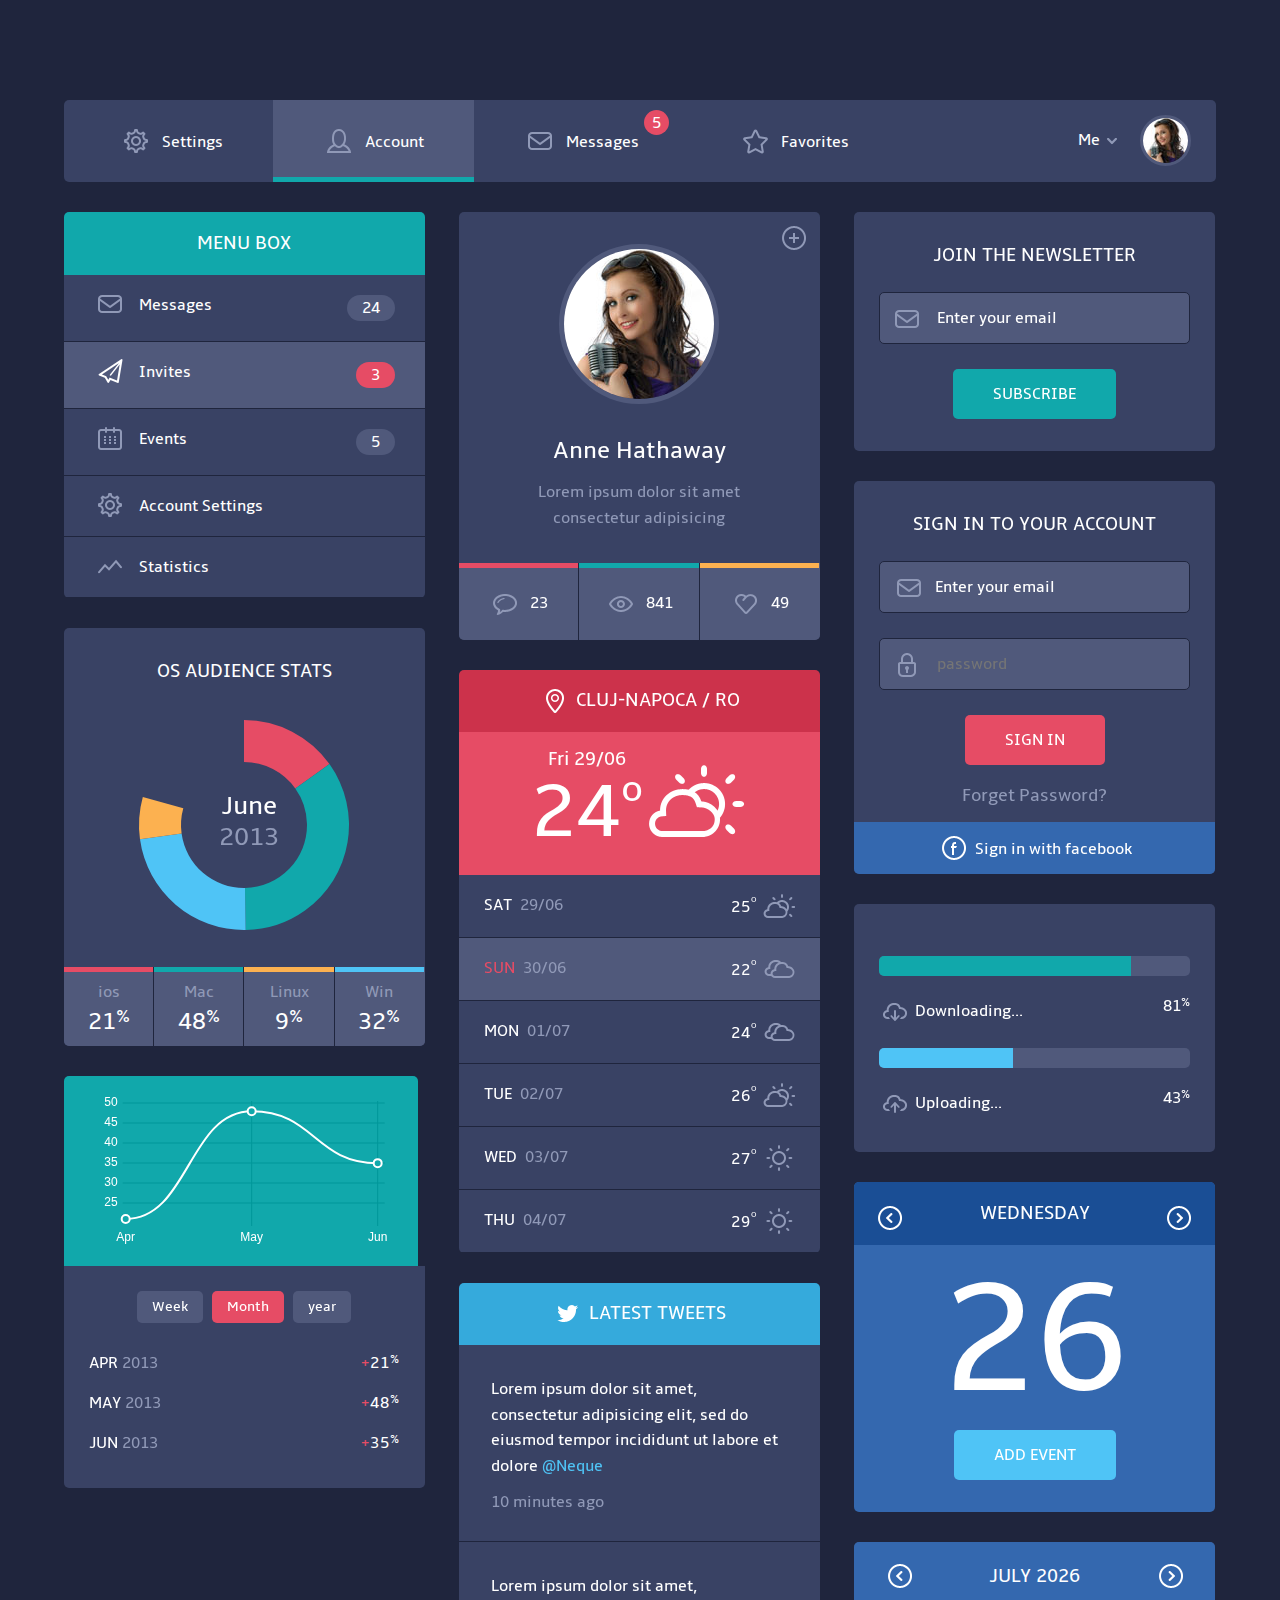
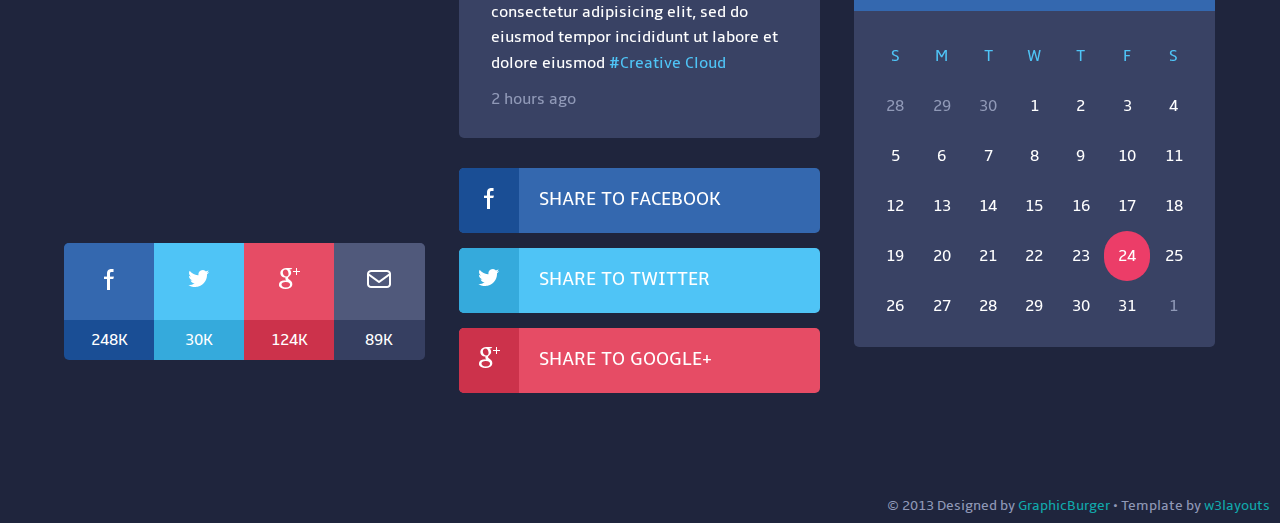
==== index.html @ 81a45960 "Browser Game" ====
<!--A Design by W3layouts
Author: W3layout
Author URL: http://w3layouts.com
License: Creative Commons Attribution 3.0 Unported
License URL: http://creativecommons.org/licenses/by/3.0/
-->
<!DOCTYPE HTML>
<head>
<title>Ui kits Website Template | Home :: w3layouts</title>
<meta http-equiv="Content-Type" content="text/html; charset=utf-8" />
<meta name="viewport" content="width=device-width, initial-scale=1, maximum-scale=1">
<link href="css/style.css" rel="stylesheet" type="text/css" media="all"/>
<link href="css/nav.css" rel="stylesheet" type="text/css" media="all"/>
<link href='http://fonts.googleapis.com/css?family=Carrois+Gothic+SC' rel='stylesheet' type='text/css'>
<script type="text/javascript" src="js/jquery.js"></script>
<script type="text/javascript" src="js/login.js"></script>
<script type="text/javascript" src="js/Chart.js"></script>
 <script type="text/javascript" src="js/jquery.easing.js"></script>
 <script type="text/javascript" src="js/jquery.ulslide.js"></script>
 <!----Calender -------->
  <link rel="stylesheet" href="css/clndr.css" type="text/css" />
  <script src="js/underscore-min.js"></script>
  <script src= "js/moment-2.2.1.js"></script>
  <script src="js/clndr.js"></script>
  <script src="js/site.js"></script>
  <!----End Calender -------->
</head>
<body>			       
	    <div class="wrap">	 
	      <div class="header">
	      	  <div class="header_top">
					  <div class="menu">
						  <a class="toggleMenu" href="#"><img src="images/nav.png" alt="" /></a>
							<ul class="nav">
								<li><a href="#"><i><img src="images/settings.png" alt="" /></i>Settings</a></li>
								<li class="active"><a href="#"><i><img src="images/user.png" alt="" /></i>Account</a></li>
								<li><a href="#"><i><img src="images/mail.png" alt="" /></i>Messages <span class="messages">5</span></a></li>
								<li><a href="#"><i><img src="images/favourite.png" alt="" /></i>Favorites</a></li>
							<div class="clear"></div>
						    </ul>
							<script type="text/javascript" src="js/responsive-nav.js"></script>
				        </div>	
					  <div class="profile_details">
				    		   <div id="loginContainer">
				                  <a id="loginButton" class=""><span>Me</span></a>   
				                    <div id="loginBox">                
				                      <form id="loginForm">
				                        <fieldset id="body">
				                            <div class="user-info">
							        			<h4>Hello,<a href="#"> Username</a></h4>
							        			<ul>
							        				<li class="profile active"><a href="#">Profile </a></li>
							        				<li class="logout"><a href="#"> Logout</a></li>
							        				<div class="clear"></div>		
							        			</ul>
							        		</div>			                            
				                        </fieldset>
				                    </form>
				                </div>
				            </div>
				             <div class="profile_img">	
				             	<a href="#"><img src="images/profile_img40x40.jpg" alt="" />	</a>
				             </div>		
				             <div class="clear"></div>		  	
					    </div>	
		 		      <div class="clear"></div>				 
				   </div>
			</div>	  					     
	</div>
	  <div class="main">  
	    <div class="wrap">  		 
	       <div class="column_left">	          
	    		 <div class="menu_box">
	    		 	 <h3>Menu Box</h3>
	    		 	   <div class="menu_box_list">
				      		<ul>
						  		<li><a href="#" class="messages"><span>Messages</span><label class="digits">24</label><div class="clear"></div></a></li>
						  		<li class="active"><a href="#" class="invites"><span>Invites</span><label class="digits active">3</label><div class="clear"></div></a></li>
						  		<li><a href="#" class="events"><span>Events</span><label class="digits">5</label><div class="clear"></div></a></li>
						  		<li><a href="#" class="account_settings"><span>Account Settings</span></a></li>
						  		<li><a href="#" class="statistics"><span>Statistics</span></a></li>						  	
				    		</ul>
				      </div>
	    		 </div>
	    		 <div class="chart">
		               <h3>Os Audience Stats</h3>
		                <div class="diagram">
		                  <canvas id="canvas" height="220" width="220"> </canvas>
		                  <h4><span>June</span><br />2013</h4>   
		                 </div>
		                     
		               <!----		              
						<span><img src="images/chart.png" alt="" /></span>
						----->					
						<div class="chart_list">
			           	  <ul>
			           	  	<li><a href="#" class="red">ios<p class="percentage">21<em>%</em></p></a></li>
			           	  	<li><a href="#" class="purple">Mac<p class="percentage">48<em>%</em></p></a></li>
			           	  	<li><a href="#" class="yellow">Linux<p class="percentage">9<em>%</em></p></a></li>
			           	  	<li><a href="#" class="blue">Win<p class="percentage">32<em>%</em></p></a></li>
			           	  	<div class="clear"></div>	
			           	  </ul>
			           </div>
			           <script>
						var doughnutData = [
								{
									value: 21,
									color:"#E64C65"
								},
								{
									value : 48,
									color : "#11A8AB"
								},							
								{
									value : 32,
									color : "#4FC4F6"
								},	
								{
									value : 9,
									color : "#FCB150"
								},							
							
							];				
							var myDoughnut = new Chart(document.getElementById("canvas").getContext("2d")).Doughnut(doughnutData);					
					</script>
		          </div>
		             <div class="graph">
		             	<canvas id="line-chart"> </canvas>
		             	<script>
							var lineChartData = {
								labels : ["Apr","May","Jun"],
								datasets : [									
									{
										fillColor : "rgba(255, 255, 255, 0)",
										strokeColor : "#FFF",
										pointColor : "#11a8ab",
										pointStrokeColor : "#FFF",
										data : [21,48,35]
									}
								]
								
							}
					
						var myLine = new Chart(document.getElementById("line-chart").getContext("2d")).Line(lineChartData);
						
						</script>
		             	<!---
		             	<img src="images/graph.png" alt="" />
		             	------->
		             	<div class="graph_list">
		             		 <div class="week-month-year">
		             		 	<p><a href="#">Week</a></p>
		             		 	<p><a href="#" class="active">Month</a></p>
		             		 	<p><a href="#">year</a></p>
		             		 	<div class="clear"></div>
		             		 </div>
				      			<ul>
						  		    <li><a href="#"><span class="day_name">Apr</span> 2013 
						  			<label class="digits"><span>+</span>21<em>%</em></label><div class="clear"></div></a></li>
						  			<li class="active"><a href="#"><span class="day_name">May</span> 2013 
						  			<label class="digits"><span>+</span>48<em>%</em></label><div class="clear"></div></a></li>
						  			<li><a href="#"><span class="day_name">Jun</span> 2013 
						  			<label class="digits"><span>+</span>35<em>%</em> </label><div class="clear"></div></a></li>						  			
				    		</ul>
				      </div>
		             </div>
		                 <div class="video_palyer">
								<iframe src="//player.vimeo.com/video/24363983" width="100%" frameborder="0" webkitallowfullscreen="" mozallowfullscreen="" allowfullscreen=""></iframe> 
		                </div>        
		            
		          
		          		<div class="social_network_likes">
				      		<ul>
				      			<li><a href="#" class="facebook"><i><img src="images/facebook_icon.png" alt=""></i> <span>248k</span></a></li>
				      			<li><a href="#" class="twitter"><i><img src="images/tweets.png" alt=""></i> <span>30k</span></a></li>
				      			<li><a href="#" class="googleplus"><i><img src="images/google+.png" alt=""></i> <span>124k</span></a></li>
				      			<li><a href="#" class="mail"><i><img src="images/mail-hover.png" alt=""></i> <span>89k</span></a></li>
				      			<div class="clear"></div>
				    		</ul>
		          		</div>
	  		</div> 
	  		
            <div class="column_middle">
              <div class="column_middle_grid1">
		         <div class="profile_picture">
		        	<a href=""><img src="images/profile_img150x150.jpg" alt="" />	</a>		         
		            <div class="profile_picture_name">
		            	<h2>Anne Hathaway</h2>
		            	<p>Lorem ipsum dolor sit amet consectetur adipisicing </p>
		            </div>
		             <span><a href="#"> <img src="images/follow_user.png" alt="" /> </a></span>
		          </div>
		           <div class="articles_list">
		           	  <ul>
		           	  	<li><a href="#" class="red"> <img src="images/comments.png" alt="" /> 23</a></li>
		           	  	<li><a href="#" class="purple"> <img src="images/views.png" alt="" /> 841</a></li>
		           	  	<li><a href="#" class="yellow"> <img src="images/likes.png" alt="" /> 49</a></li>
		           	  	<div class="clear"></div>	
		           	  </ul>
		           </div>
		       </div>
		         <div class="weather">
		               <h3><i><img src="images/location.png" alt="" /> </i> Cluj-Napoca / Ro</h3>
		              <div class="today_temp">
		                <div class="temp">
							<figure>Fri 29/06<span>24<em>o</em></span></figure>
						</div>
						<img src="images/sun.png" alt="" />
					</div>
						<div class="temp_list">
				      			<ul>
						  		    <li><a href="#"><span class="day_name">Sat</span>&nbsp; 29/06 
						  			<label class="digits">25<em>o</em> <i><img src="images/sun_icon1.png" alt="" /></i></label><div class="clear"></div></a></li>
						  			<li class="active"><a href="#"><span class="day_name">Sun</span>&nbsp; 30/06 
						  			<label class="digits">22<em>o</em> <i><img src="images/clouds.png" alt="" /></i></label><div class="clear"></div></a></li>
						  			<li><a href="#"><span class="day_name">Mon</span>&nbsp; 01/07 
						  			<label class="digits">24<em>o</em> <i><img src="images/clouds.png" alt="" /></i></label><div class="clear"></div></a></li>
						  			<li><a href="#"><span class="day_name">Tue</span>&nbsp; 02/07 
						  			<label class="digits">26<em>o</em> <i><img src="images/sun_icon1.png" alt="" /></i></label><div class="clear"></div></a></li>
						  			<li><a href="#"><span class="day_name">Wed</span>&nbsp; 03/07 
						  			<label class="digits">27<em>o</em> <i><img src="images/sun_icon2.png" alt="" /></i></label><div class="clear"></div></a></li>
						  			<li><a href="#"><span class="day_name">Thu</span>&nbsp; 04/07
						  			<label class="digits">29<em>o</em> <i><img src="images/sun_icon2.png" alt="" /></i></label><div class="clear"></div></a></li>
				    		</ul>
				      </div>
		          </div>	           
		         <div class="tweets">
		               <h3><i><img src="images/tweets.png" alt="" /> </i> Latest Tweets</h3>		              
						<div class="tweets_list">
				      		<ul>
						  		<li>Lorem ipsum dolor sit amet, consectetur adipisicing elit, sed do eiusmod tempor incididunt ut labore et dolore <a href="#">@Neque</a>
						  			<span>10 minutes ago</span></li>
						  	   <li>Lorem ipsum dolor sit amet, consectetur adipisicing elit, sed do eiusmod tempor incididunt ut labore et dolore eiusmod <a href="#">#Creative Cloud</a>
						  			<span>2 hours ago</span></li>
				    		</ul>
				      </div>
		          </div>
		          <div class="social_networks">
				      		<ul>
				      			<li><a href="#" class="facebook"><i><img src="images/facebook_icon.png" alt="" /></i> <span>Share to Facebook</span><div class="clear"></div></a></li>
				      			<li><a href="#" class="twitter"><i><img src="images/tweets.png" alt="" /></i> <span>Share to Twitter</span><div class="clear"></div></a></li>
				      			<li><a href="#" class="googleplus"><i><img src="images/google+.png" alt="" /></i> <span>Share to Google+</span><div class="clear"></div></a></li>
				    		</ul>
		          </div>	           
		       
    	    </div>
    	    
            <div class="column_right">
            	<div class="column_right_grid">
                 <div class="newsletter">
				   <h3>Join the newsletter</h3>
					    <form>
					    	<span>
					 	     <i><img src="images/mail.png" alt="" /></i>
					 	     <input type="text" value="Enter your email" onfocus="this.value = '';" onblur="if (this.value == '') {this.value = 'Enter your email';}">
					 	    </span>			 	    
					 		<input type="submit" class="my_button" value="Subscribe">
					 	</form>
				   </div>
			   </div>
				 <div class="column_right_grid sign-in">
				 	<div class="sign_in">
				       <h3>Sign in to your account</h3>
					    <form>
					    	<span>
					 	    <i><img src="images/mail.png" alt="" /></i><input type="text" value="Enter your email" onfocus="this.value = '';" onblur="if (this.value == '') {this.value = 'Enter your email';}">
					 	    </span>
					 	    <span>
					 	     <i><img src="images/lock.png" alt="" /></i>
					 	     <input type="password" placeholder="password">
					 	    </span>
					 		<input type="submit" class="my-button" value="Sign In">
					 	</form>
					       <h4><a href="#">Forget Password?</a></h4>				   
          		       </div>
          		 	  <div class="signin_facebook">
					   	 <p><a href="#">  <i> <img src="images/facebook.png" alt="" /></i>Sign in with facebook</a></p>
				      </div>
				   </div>
				   <div class="column_right_grid downloading_uploading">
                      <ul>
					      <li>                              
                            <div class="progress">
                              <div class="progress-bar" style="width:81%"> </div>
                            </div>
                            <div class="clearfix">
                                <p class="downloading"> <i><img src="images/download.png" alt="" /></i> Downloading...</p>
                                <p class="percentage">81<em>%</em></p>
                                <div class="clear"></div>
                            </div>
                           </li>
                           <li>                              
                            <div class="progress">
                              <div class="progress-bar uploading" style="width:43%"> </div>
                            </div>
                            <div class="clearfix">
                                <p class="downloading"><i><img src="images/upload.png" alt="" /></i> Uploading...</p>
                                <p class="percentage">43<em>%</em></p>
                                <div class="clear"></div>
                            </div>
                           </li>
                        </ul>
				   </div>
				   <div class="column_right_grid date_events">
				     	  <h3><a href="#" id="slide_prev"><img src="images/arrow-left.png" alt="" /></a> Wednesday <a href="#" id="slide_next"><img src="images/arrow-right.png" alt="" /></a></h3>
				     	 		<ul id="slide" class="event_dates">					            
						            <li>26</li>
						            <li>25</li>
						            <li>24</li>
						            <li>23</li>
						            <li>22</li>
						            <li>21</li>
						            <li>20</li>
						            <li>19</li>
						            <li>18</li>
						            <li>17</li>
						            <li>16</li>
						            <li>15</li>
						            <li>14</li>
						            <li>13</li>
						            <li>12</li>
						            <li>11</li>
						            <li>10</li>
						            <li>9</li>
						            <li>8</li>
						            <li>7</li>
						            <li>6</li>
						            <li>5</li>
						            <li>4</li>
						            <li>3</li>
						            <li>2</li>
						            <li>1</li>
						            <li>31</li>
						            <li>30</li>
						            <li>29</li>
						            <li>28</li>
						            <li>27</li>
						        </ul>
						         <div class="button"><a href="#">Add Event</a></div>											 				
				           <script type="text/javascript">
				            $(function() {						
				                $('#slide').ulslide({
				                   
									effect: {
										type: 'carousel', // slide or fade
				                        axis: 'x',        // x, y
										showCount:1
									},
				                    nextButton: '#slide_next',
				                    prevButton: '#slide_prev',
				                    duration: 800,
				                    /*autoslide: 2000,*/
									easing: 'easeOutBounce'
				                });
				            });
				        </script>
				    </div>
				   <div class="column_right_grid calender">
                      <div class="cal1"> </div>
				   </div>
             </div>
    	<div class="clear"></div>
 	 </div>
   </div>
  		 <div class="copy-right">
				<p>© 2013 Designed by <a href="http://graphicburger.com/flat-design-ui-components/" target="_blank">GraphicBurger</a>  • Template by <a href="http://w3layouts.com" target="_blank">w3layouts</a> </p>
	 	 </div>   
</body>
</html>
---- css/style.css ----
/*
Author: W3layouts
Author URL: http://w3layouts.com
License: Creative Commons Attribution 3.0 Unported
License URL: http://creativecommons.org/licenses/by/3.0/
*/
 /* reset */
html,body,div,span,applet,object,iframe,h1,h2,h3,h4,h5,h6,p,blockquote,pre,a,abbr,acronym,address,big,cite,code,del,dfn,em,img,ins,kbd,q,s,samp,small,strike,strong,sub,sup,tt,var,b,u,i,dl,dt,dd,ol,nav ul,nav li,fieldset,form,label,legend,table,caption,tbody,tfoot,thead,tr,th,td,article,aside,canvas,details,embed,figure,figcaption,footer,header,hgroup,menu,nav,output,ruby,section,summary,time,mark,audio,video{margin:0;padding:0;border:0;font-size:100%;font:inherit;vertical-align:baseline;}
article, aside, details, figcaption, figure,footer, header, hgroup, menu, nav, section {display: block;}
ol,ul{list-style:none;margin:0;padding:0;}
blockquote,q{quotes:none;}
blockquote:before,blockquote:after,q:before,q:after{content:'';content:none;}
table{border-collapse:collapse;border-spacing:0;}
/* start editing from here */
a{text-decoration:none;}
.txt-rt{text-align:right;}/* text align right */
.txt-lt{text-align:left;}/* text align left */
.txt-center{text-align:center;}/* text align center */
.float-rt{float:right;}/* float right */
.float-lt{float:left;}/* float left */
.clear{clear:both;}/* clear float */
.pos-relative{position:relative;}/* Position Relative */
.pos-absolute{position:absolute;}/* Position Absolute */
.vertical-base{	vertical-align:baseline;}/* vertical align baseline */
.vertical-top{	vertical-align:top;}/* vertical align top */
.underline{	padding-bottom:5px;	border-bottom: 1px solid #eee; margin:0 0 20px 0;}/* Add 5px bottom padding and a underline */
nav.vertical ul li{	display:block;}/* vertical menu */
nav.horizontal ul li{	display: inline-block;}/* horizontal menu */
img{max-width:100%;}
/*end reset*/
@font-face {
      font-family: 'ambleregular';
      src: url(../fonts/Amble-Regular-webfont.ttf) format('truetype');
}
body{
	font-family: 'ambleregular';
	background:#1f253d;
	padding:100px 0;
	position:relative;
}
.wrap{
	width:80%;
	margin:0 auto;
	transition:all .2s linear;
	-moz-transition:all .2s linear;/* firefox */
	-webkit-transition:all .2s linear; /* safari and chrome */
	-o-transition:all .2s linear; /* opera */
	-ms-transition:all .2s linear;
}
.header_top{
	background:#394264;
	border-radius:5px;
	-webkit-border-radius:5px;
	-moz-border-radius:5px;
	-o-border-radius:5px;
	position:relative;
}
/********* profile details **********/
.profile_details{
	float:right;
	margin: 15px 25px;
}
/*-------LOGIN STARTS HERE -------*/
#loginContainer {
    position:relative;
    float:left;
    padding-right:10px;
    padding-top:15px;
}
/* Login Button */
#loginButton { 
    display:inline-block;  
    position:relative;
    z-index:30;
    cursor:pointer;
}
/* Login Button Text */
#loginButton span {
    color:#FFF; 
    font-size:1em; 
    background:url(../images/loginArrow.png) no-repeat 26px 8px;
    display:block;
    padding: 0 30px 0 0;
    font-family: 'ambleregular';
}
#loginButton.active span {
    background-position:26px -20px;
}
/* Login Box */
#loginBox {
    position:absolute;
    top:53px;
    right:10px;
    display:none;
    z-index:29;
}
/* Login Form */
#loginForm {
    width:200px; 
    background:#1F253D;
    border-radius:5px;
    -webkit-border-radius:5px;
    border-radius:5px;
    border-radius:5px;
    position:relative;
}
#loginForm:after {
	content: '';
	position: absolute;
	right: 40px;
	top: -6px;
	border-left: 6px solid rgba(0, 0, 0, 0);
	border-right: 6px solid rgba(0, 0, 0, 0);
	border-bottom: 6px solid #1F253D;
}
fieldset#body {
    padding:15px;
}
.user-info h4{
	font-size:1em;
	color:#FFF;
	padding-bottom:15px;
	text-align:center;
}
.user-info h4 a{
	color:#11A8AB;
}
.user-info ul li.profile{ 
	float:left;
}
.user-info ul li.logout{ 
	float:right;
}
.user-info ul li{
	display:inline-block;
}
.user-info ul li a{
	padding: 8px 15px;
	color: #FFF;
	font-size: 0.85em;
	border: none;
	display: block;
	background: #50597B;
	border-radius: 5px;
	-webkit-border-radius: 5px;
	-moz-border-radius: 5px;
	-o-border-radius: 5px;
	-webkit-transition: all 0.5s ease-in-out;
	-moz-transition: all 0.5s ease-in-out;
	-o-transition: all 0.5s ease-in-out;
	transition: all 0.5s ease-in-out;
}
.user-info ul li a:hover,.user-info ul li.active a{
	background:#E64C65;
}
.profile_img{
	float:right;
}
.profile_img img{
	display:block;
	border-radius:3em;
	-webkit-border-radius:3em;
	-moz-border-radius:3em;
	-o-border-radius:3em;
	border:3px solid #50597b;
}
/********* Main ************/
.main{
	padding:30px 0;
}
.column_left,.column_middle,.column_right{
	float:left;
	width:31.3%;
}
.column_middle{
	margin:0 3%;
}
/******** Colunm Left *************/
.menu_box h3 {
	color: #FFF;
	font-size: 1.2em;
	text-transform: uppercase;
	padding:20px 0;
	text-align: center;
	background: #11a8ab;
	border-radius:5px 5px 0 0;
	-webkit-border-radius:5px 5px 0 0;
	-moz-border-radius:5px 5px 0 0;
	-o-border-radius:5px 5px 0 0;
}
.menu_box_list{
	background:#394264;
	border-radius:0px 0px 5px 5px;
	-webkit-border-radius:0px 0px 5px 5px;
	-moz-border-radius:0px 0px 5px 5px;
	-o-border-radius:0px 0px 5px 5px;
}
.menu_box_list li a{
	display:block;
	color:#FFF;
	font-size:1em;
	border-bottom:1px solid #1f253d;
	padding:20px 30px;
	-webkit-transition: all 0.5s ease-in-out;
	-moz-transition: all 0.5s ease-in-out;
	-o-transition: all 0.5s ease-in-out;
	transition: all 0.5s ease-in-out;
}
.menu_box_list li a:hover,.menu_box_list li.active a{
	background:#50597b;
}
.menu_box_list li a span{
	padding-left:45px;
}
.menu_box_list li a label{
	background:#50597b;
	color:#FFF;
	font-size:1em;
	float:right;
	padding:3px 15px;
	border-radius:1em;
	-webkit-transition: all 0.5s ease-in-out;
	-moz-transition: all 0.5s ease-in-out;
	-o-transition: all 0.5s ease-in-out;
	transition: all 0.5s ease-in-out;
}
.menu_box_list li a label.active,.menu_box_list li a:hover label{
	background:#e64c65;
}
.menu_box_list li a.messages{
	background-image:url(../images/mail.png);
	background-repeat:no-repeat;
	background-position:30px  13px;
}
.menu_box_list li a.messages:hover{
	background-image:url(../images/mail-hover.png);
}
.menu_box_list li a.invites{
	background-image:url(../images/invites.png);
	background-repeat:no-repeat;
	background-position:30px  13px;
}
.menu_box_list li a.invites:hover,.menu_box_list li.active a{
	background-image:url(../images/invites-hover.png);
}
.menu_box_list li a.events{
	background-image:url(../images/events.png);
	background-repeat:no-repeat;
	background-position:30px  13px;
}
.menu_box_list li a.events:hover{
	background-image:url(../images/events-hover.png);
}
.menu_box_list li a.account_settings{
	background-image:url(../images/settings.png);
	background-repeat:no-repeat;
	background-position:30px  13px;
}
.menu_box_list li a.account_settings:hover{
	background-image:url(../images/settings-hover.png);
}
.menu_box_list li a.statistics{
	background-image:url(../images/statistics.png);
	background-repeat:no-repeat;
	background-position:30px  13px;
}
.menu_box_list li a.statistics:hover{
	background-image:url(../images/statistics-hover.png);
}
/******* Carts *********/
.chart{
	margin-top:30px;
	background: #394264;
	text-align: center;
	padding: 2em 0 0 0;
	border-radius: 5px;
	-webkit-border-radius: 5px;
	-moz-border-radius: 5px;
	-o-border-radius: 5px;
}
.chart h4{
	position:absolute;
	top:4.5em;
	right:6.5em;
	font-size:1.6em;
	color:#9099B7;
	display:inline-block;
}
.chart h4 span{
	color:#FFF;
}
.chart h3{
	color: #FFF;
	font-size: 1.2em;
	text-transform: uppercase;
}
.diagram{
	position:relative;
}
.chart canvas{
	padding:2em 0;
	display:block;
	margin:0 auto;
	position:relative;
}
.chart_list{
	background:#50597b;
	text-align:center;
	border-radius: 0px 0px 5px 5px;
	-webkit-border-radius: 0px 0px 5px 5px;
	-moz-border-radius: 0px 0px 5px 5px;
	-o-border-radius: 0px 0px 5px 5px;
}
.chart_list li{
	float:left;
	width: 24.8%;
	border-right: 1px solid #1F253D;
}
.chart_list li a{
	display: block;
	color: #9099B7;
	font-size:1em;	
	padding:10px 0;
	-webkit-transition: all 0.5s ease-in-out;
	-moz-transition: all 0.5s ease-in-out;
	-o-transition: all 0.5s ease-in-out;
	transition: all 0.5s ease-in-out;
}
.chart_list li a:hover{
	background:#3F4663;
}
.chart_list li:nth-child(4){
	border-right:none; 
}
.chart_list li a.red{
	border-top:5px solid #e64c65;
}
.chart_list li a.purple{
	border-top:5px solid #11a8ab;
}
.chart_list li a.yellow{
	border-top:5px solid #fcb150;
}
.chart_list li a.blue {
	border-top: 5px solid #4fc4f6;
}
.chart_list p{
	font-size:1.5em;
	color:#FFF;
	padding-top:5px;
}
.chart_list em{
	font-size: 0.7em;
	vertical-align: top;
}
/********* Graph ************/
.graph{
	margin-top:30px;
}
.graph canvas{
	padding:20px 48px;
	display:block;
	background:#11a8ab;
	border-radius: 5px 5px 0 0;
	-webkit-border-radius: 5px 5px 0 0;
	-moz-border-radius: 5px 5px 0 0;
	-o-border-radius: 5px 5px 0 0;
}
.graph img{
	display:block;
	width:100%;
	border-radius: 5px 5px 0 0;
	-webkit-border-radius: 5px 5px 0 0;
	-moz-border-radius: 5px 5px 0 0;
	-o-border-radius: 5px 5px 0 0;
}
.graph_list{
	padding:25px;
	background: #394264;
	border-radius: 0px 0px 5px 5px;
	-webkit-border-radius: 0px 0px 5px 5px;
	-moz-border-radius: 0px 0px 5px 5px;
	-o-border-radius: 0px 0px 5px 5px;
}
.week-month-year{
	text-align:center;
	margin-bottom:20px;
}
.week-month-year p{
	display:inline-block;
	margin-left:5px;	
}
.week-month-year p:first-child{
	margin-left:0;
}
.week-month-year p a{
	padding:8px 15px;
	color: #FFF;
	font-size:0.85em;
	border: none;
	display:block;
	background:#50597b;
	border-radius: 5px;
	-webkit-border-radius: 5px;
	-moz-border-radius: 5px;
	-o-border-radius: 5px;
	-webkit-transition: all 0.5s ease-in-out;
	-moz-transition: all 0.5s ease-in-out;
	-o-transition: all 0.5s ease-in-out;
	transition: all 0.5s ease-in-out;
}
.week-month-year p a:hover,.week-month-year p a.active{
	background:#e64c65;
}
.graph_list li a{
	display:block;
	color:#9099B7;
	font-size:1em;
	text-transform:uppercase;
	padding:10px 0;
	-webkit-transition: all 0.5s ease-in-out;
	-moz-transition: all 0.5s ease-in-out;
	-o-transition: all 0.5s ease-in-out;
	transition: all 0.5s ease-in-out;
}
.graph_list li a span{
	color:#FFF;
	-webkit-transition: all 0.5s ease-in-out;
	-moz-transition: all 0.5s ease-in-out;
	-o-transition: all 0.5s ease-in-out;
	transition: all 0.5s ease-in-out;	
}
.graph_list li a label {
	color: #FFF;
	font-size: 1em;
	float: right;
	letter-spacing:1px;
}
.graph_list li a label span{
	color:#E64C65;
}
.graph_list li a label em{
	font-size:0.7em;
	vertical-align:top;
}
/****** video Player *******/
.video_palyer {
    margin-top:30px;
}
.video_palyer iframe{
	height:290px; 
	border-radius:5px;
	-webkit-border-radius:5px;
	-moz-border-radius:5px;
	-o-border-radius:5px;
}
/***** Social Likes **********/
.social_network_likes {
	margin-top:30px;
	text-align:center;
}
.social_network_likes li{
	float:left;
	width:25%;
}
.social_network_likes li a{
	display:block;
	-webkit-transition: all 0.5s ease-in-out;
	-moz-transition: all 0.5s ease-in-out;
	-o-transition: all 0.5s ease-in-out;
	transition: all 0.5s ease-in-out;
}
.social_network_likes li a > i{
	display:block;
	background:#1a4e95;
	padding:20px 0;
}
.social_network_likes li a span{
	display:block;
	font-size:1em;
	color:#FFF;
	text-transform:uppercase;
	padding:10px 0;
}
.social_network_likes li a.facebook{
	background:#1a4e95;
	border-radius:5px 0px 0px 5px;
}
.social_network_likes li a.facebook:hover{
	background:#094291;
}
.social_network_likes li a.facebook > i{
	background:#3468af;
	border-radius: 5px 0px 0px 0px;
}
.social_network_likes li a.twitter{
	background:#35aadc;
}
.social_network_likes li a.twitter:hover{
  background:#0C94CE;
}
.social_network_likes li a.twitter > i{
	background:#4fc4f6;
}
.social_network_likes li a.googleplus{
	background:#cc324b;
}
.social_network_likes li a.googleplus:hover{
  background:#CA2540;
}
.social_network_likes li a.googleplus > i{
	background:#e64c65;
}
.social_network_likes li a.mail{
	background:#363f61;
	border-radius:0px 5px 5px 0px;
}
.social_network_likes li a.mail:hover{
  background:#30395A;
}
.social_network_likes li a.mail > i{
	background:#50597b;
	border-radius: 0px 5px 0px 0px;
}
/********* Column Middle ***********/
.column_middle_grid1{
	background:#394264;
	border-radius:5px;
	-webkit-border-radius:5px;
	-moz-border-radius:5px;
	-o-border-radius:5px;
}
.profile_picture{
	padding:2em 3em;
	text-align:center;
	position:relative;
}
.profile_picture span{
	position:absolute;
	top:10px;
	right:10px;
}
.profile_picture a{
	display:block;
}
.profile_picture > a > img{
	display: block;
	margin:0 auto;
	border:5px solid #50597B;
    border-radius:8em;
    -webkit-border-radius:8em;
    -moz-border-radius:8em;
    -o-border-radius:8em;
}
.profile_picture_name{
	padding-top:2em;
}
.profile_picture_name h2{
	font-size:1.5em;
	color:#FFF;
	margin-bottom:15px;
}
.profile_picture_name p{
	font-size:1em;
	color:#9099b7;
	line-height:1.6em;
}
.articles_list{
	background:#50597b;
	text-align:center;
	border-radius: 0px 0px 5px 5px;
	-webkit-border-radius: 0px 0px 5px 5px;
	-moz-border-radius: 0px 0px 5px 5px;
	-o-border-radius: 0px 0px 5px 5px;
}
.articles_list li{
	float:left;
	width:33.1%;
	border-right: 1px solid #1F253D;
}
.articles_list li a{
	display: block;
	color: #FFF;
	font-size:1em;	
	padding:20px 0;
	-webkit-transition: all 0.5s ease-in-out;
	-moz-transition: all 0.5s ease-in-out;
	-o-transition: all 0.5s ease-in-out;
	transition: all 0.5s ease-in-out;
}
.articles_list li a:hover{
	background: #3F4663;
}
.articles_list li a img{
	vertical-align:middle;
	padding-right:5px;
}
.articles_list li:nth-child(3){
	border-right:none;
}
.articles_list li a.red{
	border-top:5px solid #e64c65;
}
.articles_list li a.purple{
	border-top:5px solid #11a8ab;
}
.articles_list li a.yellow{
	border-top:5px solid #fcb150;
}
/*** Weather *******/
.weather,.tweets{
	margin-top:30px;
}
.weather h3,.tweets h3{
	color: #FFF;
	font-size: 1.2em;
	text-transform: uppercase;
	padding:15px 0;
	text-align: center;
	background:#cc324b;
	border-radius: 5px 5px 0 0;
	-webkit-border-radius: 5px 5px 0 0;
	-moz-border-radius: 5px 5px 0 0;
	-o-border-radius: 5px 5px 0 0;
}
.weather h3 i img,.tweets h3 i img{
	vertical-align:middle;
}
.today_temp{
	padding:1em 0;
	background:#e64c65;
	text-align:center;
}
.today_temp img{
	vertical-align:bottom;
	margin-bottom:8px;
}
.temp{
	display:inline-block;
}
.temp figure{
	font-size:1.2em;
	color: #FFF;
	text-align:center;
	padding:0;
 }
.temp figure span{
	 font-size:4em;
	 color:#FFF;
	 display:block;
	 margin-top:-5px;
 }
.temp figure span em{
	font-size:0.5em;
	vertical-align:top;
}
.temp_list{
	background: #394264;
	border-radius: 0px 0px 5px 5px;
	-webkit-border-radius: 0px 0px 5px 5px;
	-moz-border-radius: 0px 0px 5px 5px;
	-o-border-radius: 0px 0px 5px 5px;
}
.temp_list li a{
	display:block;
	color:#9099B7;
	font-size:1em;
	text-transform:uppercase;
	border-bottom:1px solid #1f253d;
	padding: 20px 25px 15px 25px;
	-webkit-transition: all 0.5s ease-in-out;
	-moz-transition: all 0.5s ease-in-out;
	-o-transition: all 0.5s ease-in-out;
	transition: all 0.5s ease-in-out;
}
.temp_list li a span{
	color:#FFF;
	-webkit-transition: all 0.5s ease-in-out;
	-moz-transition: all 0.5s ease-in-out;
	-o-transition: all 0.5s ease-in-out;
	transition: all 0.5s ease-in-out;	
}
.temp_list li a:hover span,.temp_list li.active a span{
	color:#e64c65;
}
.temp_list li a:hover,.temp_list li.active a{
	background:#50597b;
}
.temp_list li a label {
	color: #FFF;
	font-size: 1em;
	float: right;
	letter-spacing:1px;
}
.temp_list li a label em{
	font-size:0.5em;
	vertical-align:top;
}
.temp_list li a label i > img{ 
	vertical-align: middle;
	margin-top: -5px;
}
/******* Tweets *******/
.tweets h3{
	background:#35aadc;
}
.tweets_list{
	background:#394264;
	border-radius: 0px 0px 5px 5px;
	-webkit-border-radius: 0px 0px 5px 5px;
	-moz-border-radius: 0px 0px 5px 5px;
	-o-border-radius: 0px 0px 5px 5px;
}
.tweets_list li{
	color:#FFF;
	font-size:1em;
	line-height:1.6em;
	padding:2em 2em 1em 2em;
	border-bottom: 1px solid #1F253D;
}
.tweets_list li:last-child{
	border-bottom:none;
}
.tweets_list li a{
	color:#4fc4f6;
}
.tweets_list li span{
	display:block;
	color:#9099B7;
	padding:10px 0;
}
/********* Social Networks **********/
.social_networks{
	margin-top:30px;
}
.social_networks li a{
	display:block;
	margin-bottom:15px;
	border-radius:5px;
	-webkit-border-radius:5px;
	-moz-border-radius:5px;
	-o-border-radius:5px;
	-webkit-transition: all 0.5s ease-in-out;
	-moz-transition: all 0.5s ease-in-out;
	-o-transition: all 0.5s ease-in-out;
	transition: all 0.5s ease-in-out;
}
.social_networks li a > i{
	background:#1a4e95;
	float:left;	
	padding:14px;
	border-radius: 5px 0px 0px 5px;
	-webkit-border-radius: 5px 0px 0px 5px;
	-moz-border-radius: 5px 0px 0px 5px;
	-o-border-radius: 5px 0px 0px 5px;
}
.social_networks li a span{
	float:left;
	font-size:1.2em;
	color:#FFF;
	text-transform:uppercase;
	padding:20px;
}
.social_networks li a.facebook{
	background:#3468af;
}
.social_networks li a.facebook:hover{
	background:#0D4797;
}
.social_networks li a.facebook > i{
	background:#1a4e95;
}
.social_networks li a.twitter{
	background:#4fc4f6;
}
.social_networks li a.twitter:hover{
	background:#0C94CE;
}
.social_networks li a.twitter > i{
	background:#35aadc;
}
.social_networks li a.googleplus{
	background:#e64c65;
	margin-bottom:0;
}
.social_networks li a.googleplus:hover{
	background:#CA2540;
}
.social_networks li a.googleplus > i{
	background:#cc324b;
}
/*********** Colunm Right ***********/
.column_right_grid{
	background:#394264;
	text-align:center;
	padding:2em 0;
	border-radius: 5px;
	-webkit-border-radius: 5px;
	-moz-border-radius: 5px;
	-o-border-radius: 5px;
}
.column_right_grid h3{
	color: #FFF;
	font-size: 1.2em;
	text-transform: uppercase;
}
.column_right_grid span{
	background:#50597b;
	border:1px solid #1F253D;
	padding:5px 0;
	margin:25px 25px;
	 border-radius:5px;
    -webkit-border-radius:5px;
    -moz-border-radius:5px;
    -o-border-radius:5px;
    display:block;
    outline:none;
    transition: border-color 0.3s;
	-o-transition: border-color 0.3s;
	-ms-transition: border-color 0.3s;
	-moz-transition: border-color 0.3s;
	-webkit-transition: border-color 0.3s;
 }
 .column_right_grid span:hover{
 	border:1px solid #11A8AB;
 }
.column_right_grid span i img{
	vertical-align:middle;
}
.column_right_grid input[type="text"],.column_right_grid input[type="password"]{
	padding:10px;
    color:#FFF;
    font-size:1em;
    background:none;   
    outline:none;
    border:none;
    margin:0px auto;
    width:75%;  
    -webkit-apperance:none;
    font-family: 'ambleregular';
}
 .newsletter input[type="submit"],.sign_in input[type="submit"]{
	padding:15px 2.5em;
	color:#FFF;
	font-size:1em;
	text-transform:uppercase;
	cursor:pointer;
	border:none;
	outline:none;
    background:#11a8ab;       
	border-radius:5px;
	-webkit-border-radius:5px;
	-moz-border-radius:5px;
	-o-border-radius:5px;
	-webkit-transition: all 0.5s ease-in-out;
	-moz-transition: all 0.5s ease-in-out;
	-o-transition: all 0.5s ease-in-out;
	transition: all 0.5s ease-in-out;
	-webkit-apperance:none;
	font-family: 'ambleregular';
}
.newsletter input[type="submit"]:hover{
        background: #0D9092;

}
/********** Sign In to your account *********/
.sign-in{
	margin-top:30px;
	padding:2em 0 0 0;
 }
.sign_in{
	padding-bottom:1em;
	border-radius:5px 5px 0 0;
	-webkit-border-radius: 5px 5px 0 0;
	-moz-border-radius: 5px 5px 0 0;
	-o-border-radius: 5px 5px 0 0;
}
.sign_in input[type="submit"]{
    background:#e64c65;       
}
.sign_in input[type="submit"]:hover{
        background: #d4465d;
}
.sign_in h4{
	margin-top:20px;
}
.sign_in h4 a{
	font-size:1.1em;
	color: #9099B7;
	-webkit-transition: all 0.5s ease-in-out;
	-moz-transition: all 0.5s ease-in-out;
	-o-transition: all 0.5s ease-in-out;
	transition: all 0.5s ease-in-out;
}
.sign_in h4 a:hover{
	color:#FFF;
	text-decoration:underline;
}
.signin_facebook{
	background:#3468af;
	padding:10px 0 15px 0;
	text-align:center;
	border-radius:0 0 5px 5px;
	-webkit-border-radius:0 0 5px 5px;
	-moz-border-radius:0 0 5px 5px;
	-o-border-radius:0 0 5px 5px;
}
.signin_facebook p a{
	font-size:1em;
	color: #FFF;
}
.signin_facebook a > i > img{
	margin:0 5px -10px 0;
}
/******** Downloading And Uploading Status bar ***********/
.downloading_uploading{
	margin-top:30px;
	padding:2em 25px;
}
.downloading_uploading p{
	  color: #fff;
      font-size:1em;
}
.downloading_uploading p img{
	vertical-align:middle;
}
.downloading_uploading p.downloading{
    float: left;
}
.downloading_uploading p.percentage{
	float:right;
}
.downloading_uploading em{
	font-size: 0.7em;
	vertical-align: top;
}
.progress {
  margin:20px 0;
  background:#50597b;
  height:20px;
  border-radius:5px;
  -webkit-border-radius:5px;
  -moz-border-radius:5px;
  -o-border-radius:5px;
}
.progress-bar {
	background:#11a8ab;
	height:20px;
   border-radius:5px 0px 0px 5px;
  -webkit-border-radius:5px 0px 0px 5px;
  -moz-border-radius:5px 0px 0px 5px;
  -o-border-radius:5px 0px 0px 5px;
}
.uploading{
	background:#4fc4f6;
}
/********* Events Date ******/
.date_events{
	margin-top:30px;
	padding:0 0 2em 0;
	background:#3468af;
}
.date_events h3 {
	color: #FFF;
	font-size: 1.2em;
	text-transform: uppercase;
	padding: 20px 20px;
	text-align: center;
	background:#1a4e95;
	border-radius: 5px 5px 0 0;
	-webkit-border-radius: 5px 5px 0 0;
	-moz-border-radius: 5px 5px 0 0;
	-o-border-radius: 5px 5px 0 0;
}
.date_events h3 a#slide_prev{
	float:left;
}
.date_events h3 a#slide_next{
	float:right;
}
.event_dates li{
	font-size:10em;
	color:#FFF;
}
.button a{
	display:inline-block;
	background:#4fc4f6;
	padding: 15px 2.5em;
	color: #FFF;
	font-size: 1em;
	text-transform: uppercase;
	cursor: pointer;
	border: none;
	border-radius: 5px;
	-webkit-border-radius: 5px;
	-moz-border-radius: 5px;
	-o-border-radius: 5px;
	-webkit-transition: all 0.5s ease-in-out;
	-moz-transition: all 0.5s ease-in-out;
	-o-transition: all 0.5s ease-in-out;
	transition: all 0.5s ease-in-out;
	-webkit-apperance: none;
}
.button a:hover{
	background:#48b2df;
}
/***** Calender *****/
.calender{
	margin-top:30px;
	padding:0 0px 1em 0px;
}
/*----copy-right-----*/
.copy-right{
	text-align:center;
	position:absolute;
	bottom:5px;
	right:10px;	
}
.copy-right p{
	color:#9099B7;
	font-size: 0.85em;
	line-height:1.8em;
}
.copy-right p a{
	color:#11A8AB;
	-webkit-transition: all 0.3s ease-out;
	-moz-transition: all 0.3s ease-out;
	-ms-transition: all 0.3s ease-out;
	-o-transition: all 0.3s ease-out;
	transition: all 0.3s ease-out;
}
.copy-right p a:hover{
	color:#FFF;
	text-decoration:underline;
}

/**** Responsice Layout *****/
@media only screen and (max-width: 1680px){
   .graph canvas {
	  padding: 20px 58px;
	}
	.chart h4{
	    right:6.9em;	
	}
}
@media only screen and (max-width: 1600px){
   .graph canvas {
	  padding: 20px 48px;
	}
	.chart h4 {
	  top: 4.3em;
	  right: 6.5em;
   }
@media only screen and (max-width: 1366px){
	.wrap{
		width:90%;
	}
	.graph canvas {
	  padding: 20px 38px;
	}
	.chart h4 {
     right:6.1em;
     top:4.2em;
   }
	
}
@media only screen and (max-width: 1280px) {
	.wrap{
		width:90%;
	}
	.chart_list li{
		width:24.75%;
	}
	.graph canvas {
		padding: 20px 27px; 
   }
   .chart h4 {
     right: 5.7em;
     top:4.2em;
   }
}
@media all and (max-width: 1024px) {
	.wrap {
		width:95%;
	}
	.chart_list li {
		width:24.6%;
	}
	.graph canvas{
		padding:20px 0;
	}
	.chart h4 {
		right: 4.6em;
	}
}
@media all and (max-width:800px) {
	.wrap {
		width:95%;
	}
	body{
		margin:30px 0;
	}
	.column_left, .column_middle, .column_right {
		float:none;
		width:100%;
	}
	.column_middle{
		margin:15px 0;
	}
	.graph canvas {
		padding: 20px 13.57em;
	}
	.profile_details{
		margin:15px;
	}
	#loginContainer{
		padding-right:0;
	}
	#loginBox{
		right:-10px;
	}
	.chart h4 {
		right: 13em;
	}
}
@media all and (max-width:640px) {
	.wrap{
		width:95%;
	}
	.graph canvas {
		padding: 20px 8.8em;
	}
	.chart h4 {
		right: 10em;
	}
}
@media all and (max-width:480px) {
	.wrap{
		width:95%;
	}
	.graph canvas{
		padding:20px 0em;
	}	
	.chart h4 {
		right: 7.3em;
	}
 }
@media all and (max-width:320px) {
	.wrap{
		width:95%;
	}
	.chart_list li{
		width: 24.6%;
	}
	.tweets_list li{
		padding:1em;
	}
	.profile_picture{
		padding:2em;
	}
	.graph canvas {
		padding:20px 0em;
	}
	.main{
		padding:15px 0;
	}
	.chart,.graph,.video_palyer,.social_network_likes,.weather, .tweets,.social_networks,.sign-in,.downloading_uploading,.date_events,.calender{
		margin-top:15px;
	}
	.video_palyer iframe{
		height:160px;
	}
	.chart h4{
		right: 4.4em;
   }
}
---- css/nav.css ----
.menu {
	float:left;
    z-index: 1;
}
.menu ul{
	margin-left:6px;
}
.menu li{
	float:left;	
}
.menu li a{
	 color:#FFF;
	 font-size:1em;
	 padding:25px 50px;
	 display: block;
	 text-align:center;
	 color:#FFF;
	 -webkit-transition: all 0.5s ease-in-out;
	 -moz-transition: all 0.5s ease-in-out;
	 -o-transition: all 0.5s ease-in-out;
	 transition: all 0.5s ease-in-out;	
	 position:relative;
}
.menu li a:hover{
	background:#50597b;	
	border-bottom:5px solid #11a8ab;
}
.menu li.active a{
	background:#50597b;	
	border-bottom:5px solid #11a8ab;
}
.menu li i img{
	margin-bottom:-10px;
	margin-right:10px;
}
.menu li a span.messages{
	position:absolute;
	top:10px;
	right:20px;
	font-size:1em;
	color:#FFF;
	background:#e64c65;
	padding: 3px 0px 0px 0px;
	width: 25px;
	height: 22px;
	border-radius:0.8em;
	-webkit-border-radius:0.8em;
	-moz-border-radius:0.8em;
	-o-border-radius:0.8em;
}
.toggleMenu {
    display:  none;
    background:#50597B;
    padding:10px 10px 5px 10px;
    border-radius:2em; 
    -webkit-border-radius:2em;
    -moz-border-radius:2em;
    -o-border-radius:2em; 
}
.toggleMenu:hover{
	background:#1F253D;
}
.nav:before,
.nav:after {
    content: " "; 
    display: table; 
}
.nav:after {
    clear: both;
}
.nav ul {
    list-style: none;
}
.nav > li > a {
    display: block;
}
@media screen and (max-width:800px) {
	.menu {
		margin: 20px 0px 20px 15px;
	}
    .active {
        display: block;
    }
    .menu li a{
    	text-align:left;
    }
    .nav {
     list-style: none;
     *zoom: 1;
     width:100%;
	 position: absolute;
	 left: 0;
	 background:#292F46;
	 top:95px;
	 border-radius: 5px;
	 -webkit-border-radius: 5px;
	 -moz-border-radius: 5px;
	 -o-border-radius: 5px;
    }
    .nav:after {
		content: '';
		position: absolute;
		left: 40px;
		top: -9px;
		border-left:10px solid rgba(0, 0, 0, 0);
		border-right:10px solid rgba(0, 0, 0, 0);
		border-bottom:10px solid #292F46;
	}
    .menu li a span.messages{
    	text-align:center;
    	top:15px;
    }
    .nav li ul{
    	width:100%;   	
    }
    .menu ul{
    	margin:0;
    }
    .nav > li.hover > ul {
        width:100%;
    }
    .nav > li {
        float: none;
        display:block;
    }
    .nav ul {
        display: block;
        width: 100%;
    }
   .nav > li.hover > ul , .nav li li.hover ul {
        position: static;
    }
    .nav li a{
    	border-bottom:5px solid rgba(39, 39, 39, 0);
    	border-top:1px solid #1F253D;
    }
 }
 @media all and (max-width: 1024px) {
    .menu li a {
		padding:25px 35px;
	}
 }
---- css/clndr.css ----
.noselect {
  -webkit-user-select: none;
  /* Chrome/Safari */
  -moz-user-select: none;
  /* Firefox */
  -ms-user-select: none;
  /* IE10+ */
}
.cal1 .clndr .clndr-controls {
     position: relative;
  	color: #FFF;
	font-size: 1.2em;
	text-transform: uppercase;
	padding: 23px;
	text-align: center;
	background: #3468AF;
	border-radius: 5px 5px 0 0;
	-webkit-border-radius: 5px 5px 0 0;
	-moz-border-radius: 5px 5px 0 0;
	-o-border-radius: 5px 5px 0 0;
	margin-bottom:20px;
}
.cal1 .clndr .clndr-controls .month {
  text-align: center;
}
.cal1 .clndr .clndr-controls .clndr-control-button .clndr-next-button { 
  position:absolute;
  right:30px;
  top:19px;
  width:30px;
  height:30px;
  text-indent: -4000px;
  background: url(../images/arrow-right.png) no-repeat 0px;
  cursor: pointer;
  -webkit-user-select: none;
  /* Chrome/Safari */
  -moz-user-select: none;
  /* Firefox */
  -ms-user-select: none;
  /* IE10+ */
}
.cal1 .clndr .clndr-controls .clndr-control-button .clndr-next-button.inactive:hover {
  cursor: default;
}
.cal1 .clndr .clndr-controls .clndr-control-button .clndr-previous-button { 
   position:absolute;
   left:30px;
   top:19px;
   width:30px;
   height:30px;
  text-indent: -4000px;
  background: url(../images/arrow-left.png) no-repeat 0px;
  cursor: pointer;
  -webkit-user-select: none;
  /* Chrome/Safari */
  -moz-user-select: none;
  /* Firefox */
  -ms-user-select: none;
  /* IE10+ */
}
.cal1 .clndr .clndr-controls .clndr-control-button .clndr-previous-button.inactive:hover {
  cursor: default;
}
.cal1 .clndr .clndr-table {
  table-layout: fixed;
  width:90%;
  margin:0 auto;
}
.cal1 .clndr .clndr-table .header-days {
   font-size:1em;
}
.cal1 .clndr .clndr-table .header-days .header-day {
  vertical-align: middle;
  text-align: center;
  color: #4FC4F6;
}
.cal1 .clndr .clndr-table tr {
    height:50px;
}
.cal1 .clndr .clndr-table tr td {
  vertical-align: top;
}
.cal1 .clndr .clndr-table tr .day {
  width: 100%;
  height: inherit;
  color:#FFF;
  vertical-align:middle;
}
.cal1 .clndr .clndr-table tr .day.today {
  	background: #EC3D68;
	 color: #FFF;
	 border-radius: 2em;
	-webkit-border-radius: 2em;
	-moz-border-radius: 2em;
	-o-border-radius: 2em;
}
.cal1 .clndr .clndr-table tr .day.today:hover {
  	color: #FFF;
}
.cal1 .clndr .clndr-table tr .day.today.event {
     background: #EC3D68;
	 color: #FFF;
	 border-radius: 2em;
	-webkit-border-radius: 2em;
	-moz-border-radius: 2em;
	-o-border-radius: 2em;
}
.day.today.event:hover{
	color:#FFF;
}
.cal1 .clndr .clndr-table tr .day .day-contents {
  box-sizing: border-box;
  font-size:1em;
  text-align:center;
  cursor:pointer;
}
.cal1 .clndr .clndr-table tr .empty,
.cal1 .clndr .clndr-table tr .adjacent-month {
  width: 100%;
  height: inherit;
  color:#9099B7;
}
@media all and (max-width:320px) {
	.cal1 .clndr .clndr-table{
		width:90%;
	}
	.cal1 .clndr .clndr-table tr {
		height: 35px;
	}
}
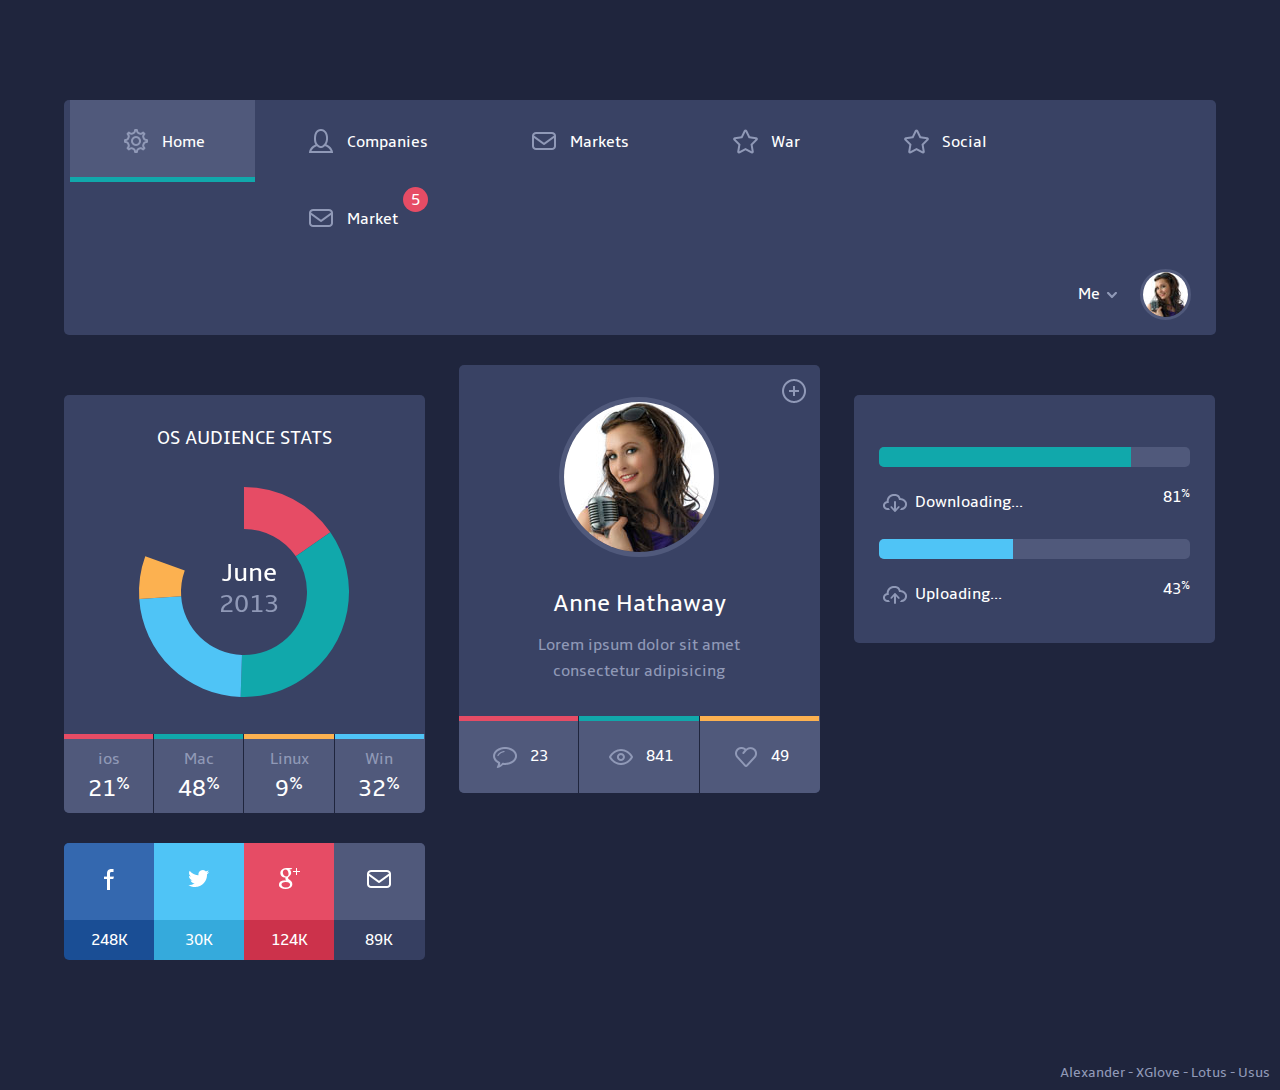
==== commit 929ee8bd: "Browser Game" ====
--- a/index.html
+++ b/index.html
@@ -1,12 +1,6 @@
-<!--A Design by W3layouts
-Author: W3layout
-Author URL: http://w3layouts.com
-License: Creative Commons Attribution 3.0 Unported
-License URL: http://creativecommons.org/licenses/by/3.0/
--->
 <!DOCTYPE HTML>
 <head>
-<title>Ui kits Website Template | Home :: w3layouts</title>
+<title>Browser Game - Home</title>
 <meta http-equiv="Content-Type" content="text/html; charset=utf-8" />
 <meta name="viewport" content="width=device-width, initial-scale=1, maximum-scale=1">
 <link href="css/style.css" rel="stylesheet" type="text/css" media="all"/>
@@ -32,10 +26,12 @@
 					  <div class="menu">
 						  <a class="toggleMenu" href="#"><img src="images/nav.png" alt="" /></a>
 							<ul class="nav">
-								<li><a href="#"><i><img src="images/settings.png" alt="" /></i>Settings</a></li>
-								<li class="active"><a href="#"><i><img src="images/user.png" alt="" /></i>Account</a></li>
-								<li><a href="#"><i><img src="images/mail.png" alt="" /></i>Messages <span class="messages">5</span></a></li>
-								<li><a href="#"><i><img src="images/favourite.png" alt="" /></i>Favorites</a></li>
+								<li class="active"><a href="#"><i><img src="images/settings.png" alt="" /></i>Home</a></li>
+								<li><a href="#"><i><img src="images/user.png" alt="" /></i>Companies</a></li>
+								<li><a href="#"><i><img src="images/mail.png" alt="" /></i>Markets</a></li>
+								<li><a href="#"><i><img src="images/favourite.png" alt="" /></i>War</a></li>
+                                <li><a href="#"><i><img src="images/favourite.png" alt="" /></i>Social</a></li>
+                                <li><a href="#"><i><img src="images/mail.png" alt="" /></i>Market<span class="messages">5</span></a></li>
 							<div class="clear"></div>
 						    </ul>
 							<script type="text/javascript" src="js/responsive-nav.js"></script>
@@ -70,18 +66,6 @@
 	  <div class="main">  
 	    <div class="wrap">  		 
 	       <div class="column_left">	          
-	    		 <div class="menu_box">
-	    		 	 <h3>Menu Box</h3>
-	    		 	   <div class="menu_box_list">
-				      		<ul>
-						  		<li><a href="#" class="messages"><span>Messages</span><label class="digits">24</label><div class="clear"></div></a></li>
-						  		<li class="active"><a href="#" class="invites"><span>Invites</span><label class="digits active">3</label><div class="clear"></div></a></li>
-						  		<li><a href="#" class="events"><span>Events</span><label class="digits">5</label><div class="clear"></div></a></li>
-						  		<li><a href="#" class="account_settings"><span>Account Settings</span></a></li>
-						  		<li><a href="#" class="statistics"><span>Statistics</span></a></li>						  	
-				    		</ul>
-				      </div>
-	    		 </div>
 	    		 <div class="chart">
 		               <h3>Os Audience Stats</h3>
 		                <div class="diagram">
@@ -124,49 +108,6 @@
 							var myDoughnut = new Chart(document.getElementById("canvas").getContext("2d")).Doughnut(doughnutData);					
 					</script>
 		          </div>
-		             <div class="graph">
-		             	<canvas id="line-chart"> </canvas>
-		             	<script>
-							var lineChartData = {
-								labels : ["Apr","May","Jun"],
-								datasets : [									
-									{
-										fillColor : "rgba(255, 255, 255, 0)",
-										strokeColor : "#FFF",
-										pointColor : "#11a8ab",
-										pointStrokeColor : "#FFF",
-										data : [21,48,35]
-									}
-								]
-								
-							}
-					
-						var myLine = new Chart(document.getElementById("line-chart").getContext("2d")).Line(lineChartData);
-						
-						</script>
-		             	<!---
-		             	<img src="images/graph.png" alt="" />
-		             	------->
-		             	<div class="graph_list">
-		             		 <div class="week-month-year">
-		             		 	<p><a href="#">Week</a></p>
-		             		 	<p><a href="#" class="active">Month</a></p>
-		             		 	<p><a href="#">year</a></p>
-		             		 	<div class="clear"></div>
-		             		 </div>
-				      			<ul>
-						  		    <li><a href="#"><span class="day_name">Apr</span> 2013 
-						  			<label class="digits"><span>+</span>21<em>%</em></label><div class="clear"></div></a></li>
-						  			<li class="active"><a href="#"><span class="day_name">May</span> 2013 
-						  			<label class="digits"><span>+</span>48<em>%</em></label><div class="clear"></div></a></li>
-						  			<li><a href="#"><span class="day_name">Jun</span> 2013 
-						  			<label class="digits"><span>+</span>35<em>%</em> </label><div class="clear"></div></a></li>						  			
-				    		</ul>
-				      </div>
-		             </div>
-		                 <div class="video_palyer">
-								<iframe src="//player.vimeo.com/video/24363983" width="100%" frameborder="0" webkitallowfullscreen="" mozallowfullscreen="" allowfullscreen=""></iframe> 
-		                </div>        
 		            
 		          
 		          		<div class="social_network_likes">
@@ -198,85 +139,11 @@
 		           	  	<div class="clear"></div>	
 		           	  </ul>
 		           </div>
-		       </div>
-		         <div class="weather">
-		               <h3><i><img src="images/location.png" alt="" /> </i> Cluj-Napoca / Ro</h3>
-		              <div class="today_temp">
-		                <div class="temp">
-							<figure>Fri 29/06<span>24<em>o</em></span></figure>
-						</div>
-						<img src="images/sun.png" alt="" />
-					</div>
-						<div class="temp_list">
-				      			<ul>
-						  		    <li><a href="#"><span class="day_name">Sat</span>&nbsp; 29/06 
-						  			<label class="digits">25<em>o</em> <i><img src="images/sun_icon1.png" alt="" /></i></label><div class="clear"></div></a></li>
-						  			<li class="active"><a href="#"><span class="day_name">Sun</span>&nbsp; 30/06 
-						  			<label class="digits">22<em>o</em> <i><img src="images/clouds.png" alt="" /></i></label><div class="clear"></div></a></li>
-						  			<li><a href="#"><span class="day_name">Mon</span>&nbsp; 01/07 
-						  			<label class="digits">24<em>o</em> <i><img src="images/clouds.png" alt="" /></i></label><div class="clear"></div></a></li>
-						  			<li><a href="#"><span class="day_name">Tue</span>&nbsp; 02/07 
-						  			<label class="digits">26<em>o</em> <i><img src="images/sun_icon1.png" alt="" /></i></label><div class="clear"></div></a></li>
-						  			<li><a href="#"><span class="day_name">Wed</span>&nbsp; 03/07 
-						  			<label class="digits">27<em>o</em> <i><img src="images/sun_icon2.png" alt="" /></i></label><div class="clear"></div></a></li>
-						  			<li><a href="#"><span class="day_name">Thu</span>&nbsp; 04/07
-						  			<label class="digits">29<em>o</em> <i><img src="images/sun_icon2.png" alt="" /></i></label><div class="clear"></div></a></li>
-				    		</ul>
-				      </div>
-		          </div>	           
-		         <div class="tweets">
-		               <h3><i><img src="images/tweets.png" alt="" /> </i> Latest Tweets</h3>		              
-						<div class="tweets_list">
-				      		<ul>
-						  		<li>Lorem ipsum dolor sit amet, consectetur adipisicing elit, sed do eiusmod tempor incididunt ut labore et dolore <a href="#">@Neque</a>
-						  			<span>10 minutes ago</span></li>
-						  	   <li>Lorem ipsum dolor sit amet, consectetur adipisicing elit, sed do eiusmod tempor incididunt ut labore et dolore eiusmod <a href="#">#Creative Cloud</a>
-						  			<span>2 hours ago</span></li>
-				    		</ul>
-				      </div>
-		          </div>
-		          <div class="social_networks">
-				      		<ul>
-				      			<li><a href="#" class="facebook"><i><img src="images/facebook_icon.png" alt="" /></i> <span>Share to Facebook</span><div class="clear"></div></a></li>
-				      			<li><a href="#" class="twitter"><i><img src="images/tweets.png" alt="" /></i> <span>Share to Twitter</span><div class="clear"></div></a></li>
-				      			<li><a href="#" class="googleplus"><i><img src="images/google+.png" alt="" /></i> <span>Share to Google+</span><div class="clear"></div></a></li>
-				    		</ul>
-		          </div>	           
+		       </div>     
 		       
     	    </div>
     	    
             <div class="column_right">
-            	<div class="column_right_grid">
-                 <div class="newsletter">
-				   <h3>Join the newsletter</h3>
-					    <form>
-					    	<span>
-					 	     <i><img src="images/mail.png" alt="" /></i>
-					 	     <input type="text" value="Enter your email" onfocus="this.value = '';" onblur="if (this.value == '') {this.value = 'Enter your email';}">
-					 	    </span>			 	    
-					 		<input type="submit" class="my_button" value="Subscribe">
-					 	</form>
-				   </div>
-			   </div>
-				 <div class="column_right_grid sign-in">
-				 	<div class="sign_in">
-				       <h3>Sign in to your account</h3>
-					    <form>
-					    	<span>
-					 	    <i><img src="images/mail.png" alt="" /></i><input type="text" value="Enter your email" onfocus="this.value = '';" onblur="if (this.value == '') {this.value = 'Enter your email';}">
-					 	    </span>
-					 	    <span>
-					 	     <i><img src="images/lock.png" alt="" /></i>
-					 	     <input type="password" placeholder="password">
-					 	    </span>
-					 		<input type="submit" class="my-button" value="Sign In">
-					 	</form>
-					       <h4><a href="#">Forget Password?</a></h4>				   
-          		       </div>
-          		 	  <div class="signin_facebook">
-					   	 <p><a href="#">  <i> <img src="images/facebook.png" alt="" /></i>Sign in with facebook</a></p>
-				      </div>
-				   </div>
 				   <div class="column_right_grid downloading_uploading">
                       <ul>
 					      <li>                              
@@ -301,69 +168,12 @@
                            </li>
                         </ul>
 				   </div>
-				   <div class="column_right_grid date_events">
-				     	  <h3><a href="#" id="slide_prev"><img src="images/arrow-left.png" alt="" /></a> Wednesday <a href="#" id="slide_next"><img src="images/arrow-right.png" alt="" /></a></h3>
-				     	 		<ul id="slide" class="event_dates">					            
-						            <li>26</li>
-						            <li>25</li>
-						            <li>24</li>
-						            <li>23</li>
-						            <li>22</li>
-						            <li>21</li>
-						            <li>20</li>
-						            <li>19</li>
-						            <li>18</li>
-						            <li>17</li>
-						            <li>16</li>
-						            <li>15</li>
-						            <li>14</li>
-						            <li>13</li>
-						            <li>12</li>
-						            <li>11</li>
-						            <li>10</li>
-						            <li>9</li>
-						            <li>8</li>
-						            <li>7</li>
-						            <li>6</li>
-						            <li>5</li>
-						            <li>4</li>
-						            <li>3</li>
-						            <li>2</li>
-						            <li>1</li>
-						            <li>31</li>
-						            <li>30</li>
-						            <li>29</li>
-						            <li>28</li>
-						            <li>27</li>
-						        </ul>
-						         <div class="button"><a href="#">Add Event</a></div>											 				
-				           <script type="text/javascript">
-				            $(function() {						
-				                $('#slide').ulslide({
-				                   
-									effect: {
-										type: 'carousel', // slide or fade
-				                        axis: 'x',        // x, y
-										showCount:1
-									},
-				                    nextButton: '#slide_next',
-				                    prevButton: '#slide_prev',
-				                    duration: 800,
-				                    /*autoslide: 2000,*/
-									easing: 'easeOutBounce'
-				                });
-				            });
-				        </script>
-				    </div>
-				   <div class="column_right_grid calender">
-                      <div class="cal1"> </div>
-				   </div>
              </div>
     	<div class="clear"></div>
  	 </div>
    </div>
   		 <div class="copy-right">
-				<p>© 2013 Designed by <a href="http://graphicburger.com/flat-design-ui-components/" target="_blank">GraphicBurger</a>  • Template by <a href="http://w3layouts.com" target="_blank">w3layouts</a> </p>
+				<p>Alexander - XGlove - Lotus - Usus</p>
 	 	 </div>   
 </body>
 </html>
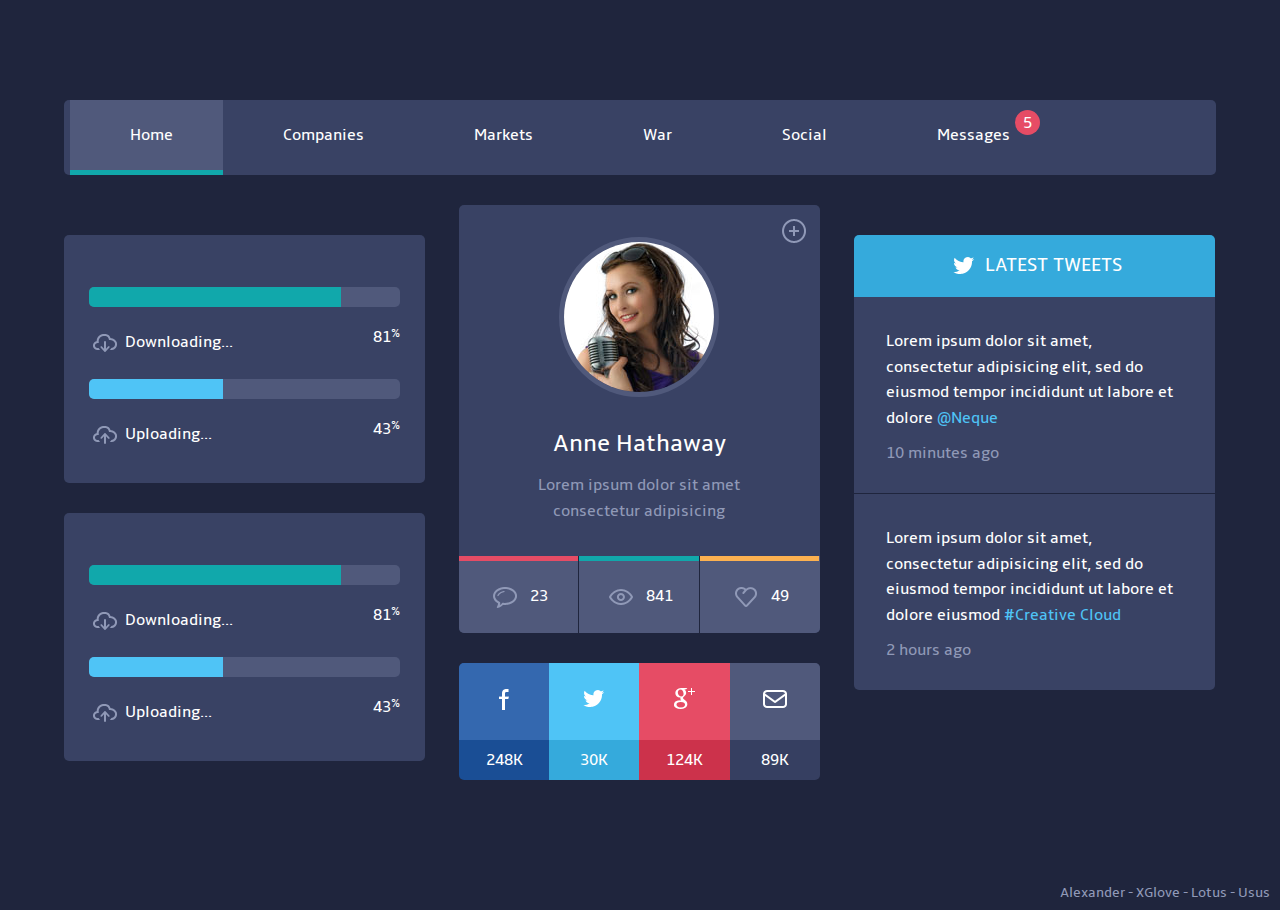
==== commit 60537c3f: "Browser Game" ====
--- a/index.html
+++ b/index.html
@@ -26,125 +26,24 @@
 					  <div class="menu">
 						  <a class="toggleMenu" href="#"><img src="images/nav.png" alt="" /></a>
 							<ul class="nav">
-								<li class="active"><a href="#"><i><img src="images/settings.png" alt="" /></i>Home</a></li>
-								<li><a href="#"><i><img src="images/user.png" alt="" /></i>Companies</a></li>
-								<li><a href="#"><i><img src="images/mail.png" alt="" /></i>Markets</a></li>
-								<li><a href="#"><i><img src="images/favourite.png" alt="" /></i>War</a></li>
-                                <li><a href="#"><i><img src="images/favourite.png" alt="" /></i>Social</a></li>
-                                <li><a href="#"><i><img src="images/mail.png" alt="" /></i>Market<span class="messages">5</span></a></li>
+								<li class="active"><a href="#"><i><img src="" alt="" /></i>Home</a></li>
+								<li><a href="#"><i><img src="" alt="" /></i>Companies</a></li>
+								<li><a href="#"><i><img src="" alt="" /></i>Markets</a></li>
+								<li><a href="#"><i><img src="" alt="" /></i>War</a></li>
+                                <li><a href="#"><i><img src="" alt="" /></i>Social</a></li>
+                                <li><a href="#"><i><img src="" alt="" /></i>Messages<span class="messages">5</span></a></li>
 							<div class="clear"></div>
 						    </ul>
 							<script type="text/javascript" src="js/responsive-nav.js"></script>
 				        </div>	
-					  <div class="profile_details">
-				    		   <div id="loginContainer">
-				                  <a id="loginButton" class=""><span>Me</span></a>   
-				                    <div id="loginBox">                
-				                      <form id="loginForm">
-				                        <fieldset id="body">
-				                            <div class="user-info">
-							        			<h4>Hello,<a href="#"> Username</a></h4>
-							        			<ul>
-							        				<li class="profile active"><a href="#">Profile </a></li>
-							        				<li class="logout"><a href="#"> Logout</a></li>
-							        				<div class="clear"></div>		
-							        			</ul>
-							        		</div>			                            
-				                        </fieldset>
-				                    </form>
-				                </div>
-				            </div>
-				             <div class="profile_img">	
-				             	<a href="#"><img src="images/profile_img40x40.jpg" alt="" />	</a>
-				             </div>		
-				             <div class="clear"></div>		  	
-					    </div>	
 		 		      <div class="clear"></div>				 
 				   </div>
 			</div>	  					     
 	</div>
 	  <div class="main">  
 	    <div class="wrap">  		 
-	       <div class="column_left">	          
-	    		 <div class="chart">
-		               <h3>Os Audience Stats</h3>
-		                <div class="diagram">
-		                  <canvas id="canvas" height="220" width="220"> </canvas>
-		                  <h4><span>June</span><br />2013</h4>   
-		                 </div>
-		                     
-		               <!----		              
-						<span><img src="images/chart.png" alt="" /></span>
-						----->					
-						<div class="chart_list">
-			           	  <ul>
-			           	  	<li><a href="#" class="red">ios<p class="percentage">21<em>%</em></p></a></li>
-			           	  	<li><a href="#" class="purple">Mac<p class="percentage">48<em>%</em></p></a></li>
-			           	  	<li><a href="#" class="yellow">Linux<p class="percentage">9<em>%</em></p></a></li>
-			           	  	<li><a href="#" class="blue">Win<p class="percentage">32<em>%</em></p></a></li>
-			           	  	<div class="clear"></div>	
-			           	  </ul>
-			           </div>
-			           <script>
-						var doughnutData = [
-								{
-									value: 21,
-									color:"#E64C65"
-								},
-								{
-									value : 48,
-									color : "#11A8AB"
-								},							
-								{
-									value : 32,
-									color : "#4FC4F6"
-								},	
-								{
-									value : 9,
-									color : "#FCB150"
-								},							
-							
-							];				
-							var myDoughnut = new Chart(document.getElementById("canvas").getContext("2d")).Doughnut(doughnutData);					
-					</script>
-		          </div>
-		            
-		          
-		          		<div class="social_network_likes">
-				      		<ul>
-				      			<li><a href="#" class="facebook"><i><img src="images/facebook_icon.png" alt=""></i> <span>248k</span></a></li>
-				      			<li><a href="#" class="twitter"><i><img src="images/tweets.png" alt=""></i> <span>30k</span></a></li>
-				      			<li><a href="#" class="googleplus"><i><img src="images/google+.png" alt=""></i> <span>124k</span></a></li>
-				      			<li><a href="#" class="mail"><i><img src="images/mail-hover.png" alt=""></i> <span>89k</span></a></li>
-				      			<div class="clear"></div>
-				    		</ul>
-		          		</div>
-	  		</div> 
-	  		
-            <div class="column_middle">
-              <div class="column_middle_grid1">
-		         <div class="profile_picture">
-		        	<a href=""><img src="images/profile_img150x150.jpg" alt="" />	</a>		         
-		            <div class="profile_picture_name">
-		            	<h2>Anne Hathaway</h2>
-		            	<p>Lorem ipsum dolor sit amet consectetur adipisicing </p>
-		            </div>
-		             <span><a href="#"> <img src="images/follow_user.png" alt="" /> </a></span>
-		          </div>
-		           <div class="articles_list">
-		           	  <ul>
-		           	  	<li><a href="#" class="red"> <img src="images/comments.png" alt="" /> 23</a></li>
-		           	  	<li><a href="#" class="purple"> <img src="images/views.png" alt="" /> 841</a></li>
-		           	  	<li><a href="#" class="yellow"> <img src="images/likes.png" alt="" /> 49</a></li>
-		           	  	<div class="clear"></div>	
-		           	  </ul>
-		           </div>
-		       </div>     
-		       
-    	    </div>
-    	    
-            <div class="column_right">
-				   <div class="column_right_grid downloading_uploading">
+	       <div class="column_left">
+           				   <div class="column_right_grid downloading_uploading">
                       <ul>
 					      <li>                              
                             <div class="progress">
@@ -168,6 +67,78 @@
                            </li>
                         </ul>
 				   </div>
+                   				   <div class="column_right_grid downloading_uploading">
+                      <ul>
+					      <li>                              
+                            <div class="progress">
+                              <div class="progress-bar" style="width:81%"> </div>
+                            </div>
+                            <div class="clearfix">
+                                <p class="downloading"> <i><img src="images/download.png" alt="" /></i> Downloading...</p>
+                                <p class="percentage">81<em>%</em></p>
+                                <div class="clear"></div>
+                            </div>
+                           </li>
+                           <li>                              
+                            <div class="progress">
+                              <div class="progress-bar uploading" style="width:43%"> </div>
+                            </div>
+                            <div class="clearfix">
+                                <p class="downloading"><i><img src="images/upload.png" alt="" /></i> Uploading...</p>
+                                <p class="percentage">43<em>%</em></p>
+                                <div class="clear"></div>
+                            </div>
+                           </li>
+                        </ul>
+				   </div>	          
+          
+		          
+
+	  		</div> 
+	  		
+            <div class="column_middle">
+              <div class="column_middle_grid1">
+		         <div class="profile_picture">
+		        	<a href=""><img src="images/profile_img150x150.jpg" alt="" />	</a>		         
+		            <div class="profile_picture_name">
+		            	<h2>Anne Hathaway</h2>
+		            	<p>Lorem ipsum dolor sit amet consectetur adipisicing </p>
+		            </div>
+		             <span><a href="#"> <img src="images/follow_user.png" alt="" /> </a></span>
+		          </div>
+		           <div class="articles_list">
+		           	  <ul>
+		           	  	<li><a href="#" class="red"> <img src="images/comments.png" alt="" /> 23</a></li>
+		           	  	<li><a href="#" class="purple"> <img src="images/views.png" alt="" /> 841</a></li>
+		           	  	<li><a href="#" class="yellow"> <img src="images/likes.png" alt="" /> 49</a></li>
+		           	  	<div class="clear"></div>	
+		           	  </ul>
+		           </div>
+		       </div> 
+               		          		<div class="social_network_likes">
+				      		<ul>
+				      			<li><a href="#" class="facebook"><i><img src="images/facebook_icon.png" alt=""></i> <span>248k</span></a></li>
+				      			<li><a href="#" class="twitter"><i><img src="images/tweets.png" alt=""></i> <span>30k</span></a></li>
+				      			<li><a href="#" class="googleplus"><i><img src="images/google+.png" alt=""></i> <span>124k</span></a></li>
+				      			<li><a href="#" class="mail"><i><img src="images/mail-hover.png" alt=""></i> <span>89k</span></a></li>
+				      			<div class="clear"></div>
+				    		</ul>
+		          		</div>    
+		       
+    	    </div>
+    	    
+            <div class="column_right">
+		         <div class="tweets">
+		               <h3><i><img src="images/tweets.png" alt="" /> </i> Latest Tweets</h3>		              
+						<div class="tweets_list">
+				      		<ul>
+						  		<li>Lorem ipsum dolor sit amet, consectetur adipisicing elit, sed do eiusmod tempor incididunt ut labore et dolore <a href="#">@Neque</a>
+						  			<span>10 minutes ago</span></li>
+						  	   <li>Lorem ipsum dolor sit amet, consectetur adipisicing elit, sed do eiusmod tempor incididunt ut labore et dolore eiusmod <a href="#">#Creative Cloud</a>
+						  			<span>2 hours ago</span></li>
+				    		</ul>
+				      </div>
+		          </div>
              </div>
     	<div class="clear"></div>
  	 </div>
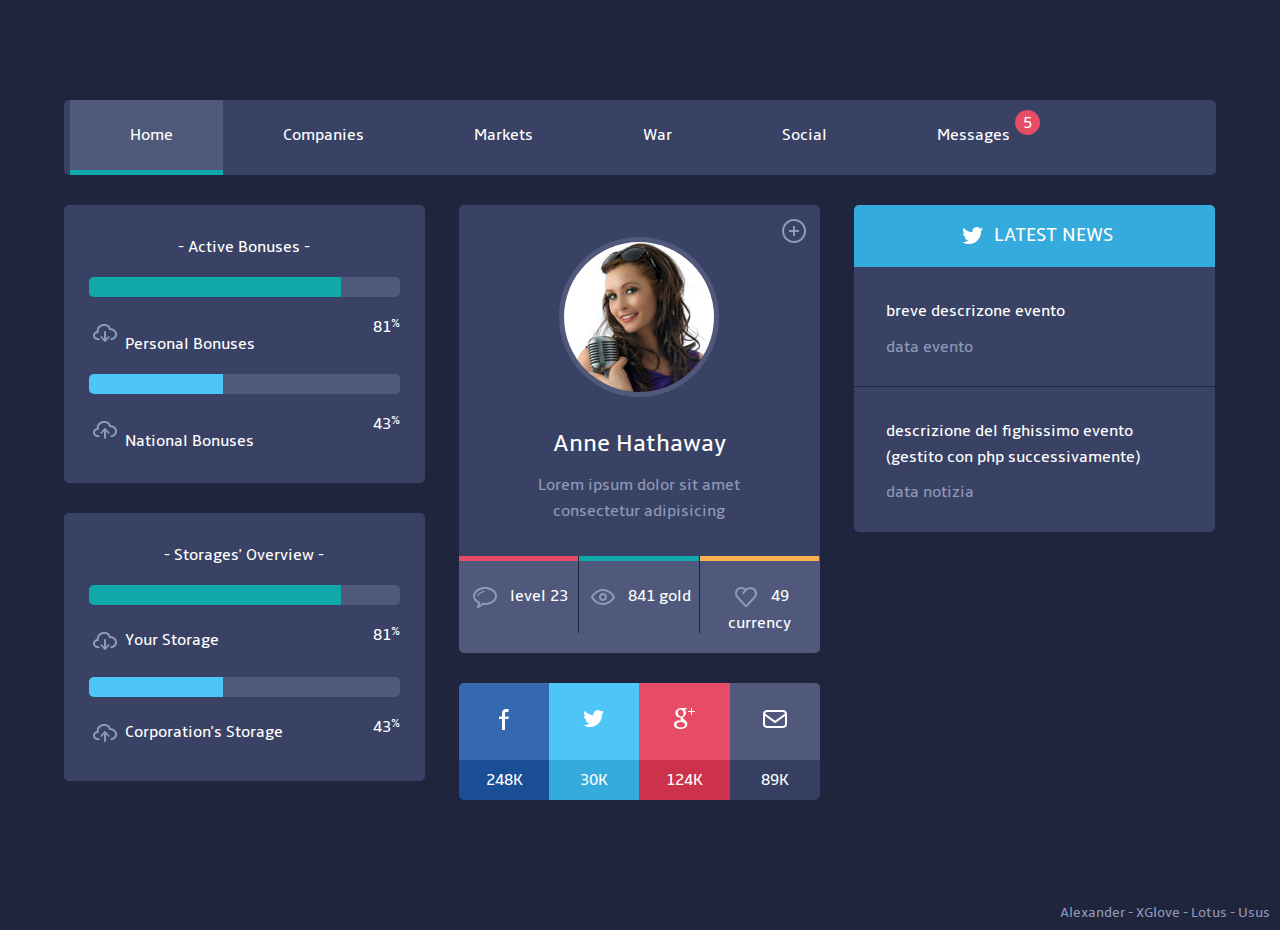
==== commit 9ad5af9d: "Browser Game" ====
--- a/index.html
+++ b/index.html
@@ -3,149 +3,132 @@
 <title>Browser Game - Home</title>
 <meta http-equiv="Content-Type" content="text/html; charset=utf-8" />
 <meta name="viewport" content="width=device-width, initial-scale=1, maximum-scale=1">
-<link href="css/style.css" rel="stylesheet" type="text/css" media="all"/>
+<link href="css/index.css" rel="stylesheet" type="text/css" media="all"/>
 <link href="css/nav.css" rel="stylesheet" type="text/css" media="all"/>
 <link href='http://fonts.googleapis.com/css?family=Carrois+Gothic+SC' rel='stylesheet' type='text/css'>
 <script type="text/javascript" src="js/jquery.js"></script>
-<script type="text/javascript" src="js/login.js"></script>
-<script type="text/javascript" src="js/Chart.js"></script>
- <script type="text/javascript" src="js/jquery.easing.js"></script>
- <script type="text/javascript" src="js/jquery.ulslide.js"></script>
- <!----Calender -------->
-  <link rel="stylesheet" href="css/clndr.css" type="text/css" />
-  <script src="js/underscore-min.js"></script>
-  <script src= "js/moment-2.2.1.js"></script>
-  <script src="js/clndr.js"></script>
-  <script src="js/site.js"></script>
-  <!----End Calender -------->
+<script type="text/javascript" src="js/jquery.ulslide.js"></script>
 </head>
-<body>			       
-	    <div class="wrap">	 
-	      <div class="header">
-	      	  <div class="header_top">
-					  <div class="menu">
-						  <a class="toggleMenu" href="#"><img src="images/nav.png" alt="" /></a>
-							<ul class="nav">
-								<li class="active"><a href="#"><i><img src="" alt="" /></i>Home</a></li>
-								<li><a href="#"><i><img src="" alt="" /></i>Companies</a></li>
-								<li><a href="#"><i><img src="" alt="" /></i>Markets</a></li>
-								<li><a href="#"><i><img src="" alt="" /></i>War</a></li>
-                                <li><a href="#"><i><img src="" alt="" /></i>Social</a></li>
-                                <li><a href="#"><i><img src="" alt="" /></i>Messages<span class="messages">5</span></a></li>
-							<div class="clear"></div>
-						    </ul>
-							<script type="text/javascript" src="js/responsive-nav.js"></script>
-				        </div>	
-		 		      <div class="clear"></div>				 
-				   </div>
-			</div>	  					     
-	</div>
-	  <div class="main">  
-	    <div class="wrap">  		 
-	       <div class="column_left">
-           				   <div class="column_right_grid downloading_uploading">
-                      <ul>
-					      <li>                              
-                            <div class="progress">
-                              <div class="progress-bar" style="width:81%"> </div>
-                            </div>
-                            <div class="clearfix">
-                                <p class="downloading"> <i><img src="images/download.png" alt="" /></i> Downloading...</p>
-                                <p class="percentage">81<em>%</em></p>
-                                <div class="clear"></div>
-                            </div>
-                           </li>
-                           <li>                              
-                            <div class="progress">
-                              <div class="progress-bar uploading" style="width:43%"> </div>
-                            </div>
-                            <div class="clearfix">
-                                <p class="downloading"><i><img src="images/upload.png" alt="" /></i> Uploading...</p>
-                                <p class="percentage">43<em>%</em></p>
-                                <div class="clear"></div>
-                            </div>
-                           </li>
-                        </ul>
-				   </div>
-                   				   <div class="column_right_grid downloading_uploading">
-                      <ul>
-					      <li>                              
-                            <div class="progress">
-                              <div class="progress-bar" style="width:81%"> </div>
-                            </div>
-                            <div class="clearfix">
-                                <p class="downloading"> <i><img src="images/download.png" alt="" /></i> Downloading...</p>
-                                <p class="percentage">81<em>%</em></p>
-                                <div class="clear"></div>
-                            </div>
-                           </li>
-                           <li>                              
-                            <div class="progress">
-                              <div class="progress-bar uploading" style="width:43%"> </div>
-                            </div>
-                            <div class="clearfix">
-                                <p class="downloading"><i><img src="images/upload.png" alt="" /></i> Uploading...</p>
-                                <p class="percentage">43<em>%</em></p>
-                                <div class="clear"></div>
-                            </div>
-                           </li>
-                        </ul>
-				   </div>	          
-          
-		          
-
-	  		</div> 
-	  		
-            <div class="column_middle">
-              <div class="column_middle_grid1">
-		         <div class="profile_picture">
-		        	<a href=""><img src="images/profile_img150x150.jpg" alt="" />	</a>		         
-		            <div class="profile_picture_name">
-		            	<h2>Anne Hathaway</h2>
-		            	<p>Lorem ipsum dolor sit amet consectetur adipisicing </p>
-		            </div>
-		             <span><a href="#"> <img src="images/follow_user.png" alt="" /> </a></span>
-		          </div>
-		           <div class="articles_list">
-		           	  <ul>
-		           	  	<li><a href="#" class="red"> <img src="images/comments.png" alt="" /> 23</a></li>
-		           	  	<li><a href="#" class="purple"> <img src="images/views.png" alt="" /> 841</a></li>
-		           	  	<li><a href="#" class="yellow"> <img src="images/likes.png" alt="" /> 49</a></li>
-		           	  	<div class="clear"></div>	
-		           	  </ul>
-		           </div>
-		       </div> 
-               		          		<div class="social_network_likes">
-				      		<ul>
-				      			<li><a href="#" class="facebook"><i><img src="images/facebook_icon.png" alt=""></i> <span>248k</span></a></li>
-				      			<li><a href="#" class="twitter"><i><img src="images/tweets.png" alt=""></i> <span>30k</span></a></li>
-				      			<li><a href="#" class="googleplus"><i><img src="images/google+.png" alt=""></i> <span>124k</span></a></li>
-				      			<li><a href="#" class="mail"><i><img src="images/mail-hover.png" alt=""></i> <span>89k</span></a></li>
-				      			<div class="clear"></div>
-				    		</ul>
-		          		</div>    
-		       
-    	    </div>
-    	    
-            <div class="column_right">
-		         <div class="tweets">
-		               <h3><i><img src="images/tweets.png" alt="" /> </i> Latest Tweets</h3>		              
-						<div class="tweets_list">
-				      		<ul>
-						  		<li>Lorem ipsum dolor sit amet, consectetur adipisicing elit, sed do eiusmod tempor incididunt ut labore et dolore <a href="#">@Neque</a>
-						  			<span>10 minutes ago</span></li>
-						  	   <li>Lorem ipsum dolor sit amet, consectetur adipisicing elit, sed do eiusmod tempor incididunt ut labore et dolore eiusmod <a href="#">#Creative Cloud</a>
-						  			<span>2 hours ago</span></li>
-				    		</ul>
-				      </div>
-		          </div>
-             </div>
-    	<div class="clear"></div>
- 	 </div>
-   </div>
-  		 <div class="copy-right">
-				<p>Alexander - XGlove - Lotus - Usus</p>
-	 	 </div>   
+<body>	    
+<div class="wrap">	 
+<div class="header">
+<div class="header_top">
+<div class="menu">
+<a class="toggleMenu" href="#"><img src="images/nav.png" alt="" /></a>
+<script type="text/javascript" src="js/responsive-nav.js"></script>		
+<ul class="nav">
+<li class="active"><a href="index.html"><i><img src="" alt="" /></i>Home</a></li>
+<li><a href="#"><i><img src="" alt="" /></i>Companies</a></li>
+<li><a href="markets.html"><i><img src="" alt="" /></i>Markets</a></li>
+<li><a href="#"><i><img src="" alt="" /></i>War</a></li>
+<li><a href="#"><i><img src="" alt="" /></i>Social</a></li>
+<li><a href="#"><i><img src="" alt="" /></i>Messages<span class="messages">5</span></a></li>
+<div class="clear"></div>
+</ul>
+</div>	
+<div class="clear"></div>				 
+</div>
+</div>	  					     
+</div>
+<div class="main">  
+<div class="wrap">  		 
+<div class="left">
+<div class="column_right progress-bar_bonuses">- Active Bonuses -
+<ul>
+<li>                              
+<div class="progress">
+<div class="progress-bar" style="width:81%" title="personal bonuses percentage"> </div>
+</div>
+<div class="clearfix">
+<p class="progress-bar-1"> <i><img src="images/download.png" alt="" /></i> Personal Bonuses</p>
+<p class="percentage">81<em>%</em></p>
+<div class="clear"></div>
+</div>
+</li>
+<li>                              
+<div class="progress">
+<div class="progress-bar progress-bar-2" style="width:43%" title="national bonuses percentage"> </div>
+</div>
+<div class="clearfix">
+<p class="progress-bar-1"><i><img src="images/upload.png" alt="" /></i> National Bonuses</p>
+<p class="percentage">43<em>%</em></p>
+<div class="clear"></div>
+</div>
+</li>
+</ul>
+</div>
+<div class="column_right progress-bar_storage">- Storages' Overview -
+<ul>
+<li>                              
+<div class="progress">
+<div class="progress-bar" style="width:81%" title="your storage used capacity/total capacity"> </div>
+</div>
+<div class="clearfix">
+<p class="progress-bar-1"> <i><img src="images/download.png" alt="" /></i> Your Storage</p>
+<p class="percentage">81<em>%</em></p>
+<div class="clear"></div>
+</div>
+</li>
+<li>                              
+<div class="progress">
+<div class="progress-bar progress-bar-2" style="width:43%" title="corporation's storage used capacity/total capacity"> </div>
+</div>
+<div class="clearfix">
+<p class="progress-bar-1"><i><img src="images/upload.png" alt="" /></i> Corporation's Storage</p>
+<p class="percentage">43<em>%</em></p>
+<div class="clear"></div>
+</div>
+</li>
+</ul>
+</div>	          
+</div> 
+<div class="middle">
+<div class="column_middle">
+<div class="profile_picture">
+<a href=""><img src="images/profile_img150x150.jpg" alt="" />	</a>		         
+<div class="profile_picture_name">
+<h2>Anne Hathaway</h2>
+<p>Lorem ipsum dolor sit amet consectetur adipisicing </p>
+</div>
+<span><a href="#"> <img src="images/follow_user.png" alt="" /> </a></span>
+</div>
+<div class="profile_data_list">
+<ul>
+<li><a href="#" class="red"> <img src="images/comments.png" alt="" /> level 23</a></li>
+<li><a href="#" class="purple"> <img src="images/views.png" alt="" /> 841 gold</a></li>
+<li><a href="#" class="yellow"> <img src="images/likes.png" alt="" /> 49 currency</a></li>
+<div class="clear"></div>	
+</ul>
+</div>
+</div> 
+<div class="social_network_likes">
+<ul>
+<li><a href="#" class="facebook"><i><img src="images/facebook_icon.png" alt=""></i> <span>248k</span></a></li>
+<li><a href="#" class="twitter"><i><img src="images/tweets.png" alt=""></i> <span>30k</span></a></li>
+<li><a href="#" class="googleplus"><i><img src="images/google+.png" alt=""></i> <span>124k</span></a></li>
+<li><a href="#" class="mail"><i><img src="images/mail-hover.png" alt=""></i> <span>89k</span></a></li>
+<div class="clear"></div>
+</ul>
+</div>    
+</div>
+<div class="right">
+<div class="latest_news">
+<h3><i><img src="images/tweets.png" alt="" /> </i> Latest News</h3>		              
+<div class="latest_news_list">
+<ul>
+<li>breve descrizone evento
+<span>data evento</span></li>
+<li>descrizione del fighissimo evento (gestito con php successivamente)</a>
+<span>data notizia</span></li>
+</ul>
+</div>
+</div>
+</div>
+<div class="clear"></div>
+</div>
+</div>
+<div class="copy-right">
+<p>Alexander - XGlove - Lotus - Usus</p>
+</div>   
 </body>
-</html>
-
+</html>--- a/css/index.css
+++ b/css/index.css
@@ -0,0 +1,585 @@
+html,body,div,span,applet,object,iframe,h1,h2,h3,h4,h5,h6,p,blockquote,pre,a,abbr,acronym,address,big,cite,code,del,dfn,em,img,ins,kbd,q,s,samp,small,strike,strong,sub,sup,tt,var,b,u,i,dl,dt,dd,ol,nav ul,nav li,fieldset,form,label,legend,table,caption,tbody,tfoot,thead,tr,th,td,article,aside,canvas,details,embed,figure,figcaption,footer,header,hgroup,menu,nav,output,ruby,section,summary,time,mark,audio,video{margin:0;padding:0;border:0;font-size:100%;font:inherit;vertical-align:baseline;}
+article, aside, details, figcaption, figure,footer, header, hgroup, menu, nav, section {display: block;}
+ol,ul{list-style:none;margin:0;padding:0;}
+blockquote,q{quotes:none;}
+blockquote:before,blockquote:after,q:before,q:after{content:'';content:none;}
+table{border-collapse:collapse;border-spacing:0;}
+/* start editing from here */
+a{text-decoration:none;}
+.txt-rt{text-align:right;}/* text align right */
+.txt-lt{text-align:left;}/* text align left */
+.txt-center{text-align:center;}/* text align center */
+.float-rt{float:right;}/* float right */
+.float-lt{float:left;}/* float left */
+.clear{clear:both;}/* clear float */
+.pos-relative{position:relative;}/* Position Relative */
+.pos-absolute{position:absolute;}/* Position Absolute */
+.vertical-base{	vertical-align:baseline;}/* vertical align baseline */
+.vertical-top{	vertical-align:top;}/* vertical align top */
+.underline{	padding-bottom:5px;	border-bottom: 1px solid #eee; margin:0 0 20px 0;}/* Add 5px bottom padding and a underline */
+nav.vertical ul li{	display:block;}/* vertical menu */
+nav.horizontal ul li{	display: inline-block;}/* horizontal menu */
+img{max-width:100%;}
+/*end reset*/
+@font-face {
+      font-family: 'ambleregular';
+      src: url(../fonts/Amble-Regular-webfont.ttf) format('truetype');
+}
+body{
+	font-family: 'ambleregular';
+	background:#1f253d;
+	padding:100px 0;
+	position:relative;
+}
+.wrap{
+	width:80%;
+	margin:0 auto;
+	transition:all .2s linear;
+	-moz-transition:all .2s linear;/* firefox */
+	-webkit-transition:all .2s linear; /* safari and chrome */
+	-o-transition:all .2s linear; /* opera */
+	-ms-transition:all .2s linear;
+}
+.header_top{
+	background:#394264;
+	border-radius:5px;
+	-webkit-border-radius:5px;
+	-moz-border-radius:5px;
+	-o-border-radius:5px;
+	position:relative;
+}
+/********* profile details **********/
+.profile_details{
+	float:right;
+	margin: 15px 25px;
+}
+/********* Main ************/
+.main{
+	padding:30px 0;
+}
+.left,.middle,.right{
+	float:left;
+	width:31.3%;
+}
+.middle{
+	margin:0 3%;
+}
+/******** Colunm Left *************/
+.menu_box h3 {
+	color: #FFF;
+	font-size: 1.2em;
+	text-transform: uppercase;
+	padding:20px 0;
+	text-align: center;
+	background: #11a8ab;
+	border-radius:5px 5px 0 0;
+	-webkit-border-radius:5px 5px 0 0;
+	-moz-border-radius:5px 5px 0 0;
+	-o-border-radius:5px 5px 0 0;
+}
+.menu_box_list{
+	background:#394264;
+	border-radius:0px 0px 5px 5px;
+	-webkit-border-radius:0px 0px 5px 5px;
+	-moz-border-radius:0px 0px 5px 5px;
+	-o-border-radius:0px 0px 5px 5px;
+}
+.menu_box_list li a{
+	display:block;
+	color:#FFF;
+	font-size:1em;
+	border-bottom:1px solid #1f253d;
+	padding:20px 30px;
+	-webkit-transition: all 0.5s ease-in-out;
+	-moz-transition: all 0.5s ease-in-out;
+	-o-transition: all 0.5s ease-in-out;
+	transition: all 0.5s ease-in-out;
+}
+.menu_box_list li a:hover,.menu_box_list li.active a{
+	background:#50597b;
+}
+.menu_box_list li a span{
+	padding-left:45px;
+}
+.menu_box_list li a label{
+	background:#50597b;
+	color:#FFF;
+	font-size:1em;
+	float:right;
+	padding:3px 15px;
+	border-radius:1em;
+	-webkit-transition: all 0.5s ease-in-out;
+	-moz-transition: all 0.5s ease-in-out;
+	-o-transition: all 0.5s ease-in-out;
+	transition: all 0.5s ease-in-out;
+}
+.menu_box_list li a label.active,.menu_box_list li a:hover label{
+	background:#e64c65;
+}
+.menu_box_list li a.messages{
+	background-image:url(../images/mail.png);
+	background-repeat:no-repeat;
+	background-position:30px  13px;
+}
+.menu_box_list li a.messages:hover{
+	background-image:url(../images/mail-hover.png);
+}
+.menu_box_list li a.invites{
+	background-image:url(../images/invites.png);
+	background-repeat:no-repeat;
+	background-position:30px  13px;
+}
+.menu_box_list li a.invites:hover,.menu_box_list li.active a{
+	background-image:url(../images/invites-hover.png);
+}
+.menu_box_list li a.events{
+	background-image:url(../images/events.png);
+	background-repeat:no-repeat;
+	background-position:30px  13px;
+}
+.menu_box_list li a.events:hover{
+	background-image:url(../images/events-hover.png);
+}
+.menu_box_list li a.account_settings{
+	background-image:url(../images/settings.png);
+	background-repeat:no-repeat;
+	background-position:30px  13px;
+}
+.menu_box_list li a.account_settings:hover{
+	background-image:url(../images/settings-hover.png);
+}
+.menu_box_list li a.statistics{
+	background-image:url(../images/statistics.png);
+	background-repeat:no-repeat;
+	background-position:30px  13px;
+}
+.menu_box_list li a.statistics:hover{
+	background-image:url(../images/statistics-hover.png);
+}
+
+/***** Social Likes **********/
+.social_network_likes {
+	margin-top:30px;
+	text-align:center;
+}
+.social_network_likes li{
+	float:left;
+	width:25%;
+}
+.social_network_likes li a{
+	display:block;
+	-webkit-transition: all 0.5s ease-in-out;
+	-moz-transition: all 0.5s ease-in-out;
+	-o-transition: all 0.5s ease-in-out;
+	transition: all 0.5s ease-in-out;
+}
+.social_network_likes li a > i{
+	display:block;
+	background:#1a4e95;
+	padding:20px 0;
+}
+.social_network_likes li a span{
+	display:block;
+	font-size:1em;
+	color:#FFF;
+	text-transform:uppercase;
+	padding:10px 0;
+}
+.social_network_likes li a.facebook{
+	background:#1a4e95;
+	border-radius:5px 0px 0px 5px;
+}
+.social_network_likes li a.facebook:hover{
+	background:#094291;
+}
+.social_network_likes li a.facebook > i{
+	background:#3468af;
+	border-radius: 5px 0px 0px 0px;
+}
+.social_network_likes li a.twitter{
+	background:#35aadc;
+}
+.social_network_likes li a.twitter:hover{
+  background:#0C94CE;
+}
+.social_network_likes li a.twitter > i{
+	background:#4fc4f6;
+}
+.social_network_likes li a.googleplus{
+	background:#cc324b;
+}
+.social_network_likes li a.googleplus:hover{
+  background:#CA2540;
+}
+.social_network_likes li a.googleplus > i{
+	background:#e64c65;
+}
+.social_network_likes li a.mail{
+	background:#363f61;
+	border-radius:0px 5px 5px 0px;
+}
+.social_network_likes li a.mail:hover{
+  background:#30395A;
+}
+.social_network_likes li a.mail > i{
+	background:#50597b;
+	border-radius: 0px 5px 0px 0px;
+}
+/********* Column Middle ***********/
+.column_middle{
+	background:#394264;
+	border-radius:5px;
+	-webkit-border-radius:5px;
+	-moz-border-radius:5px;
+	-o-border-radius:5px;
+}
+.profile_picture{
+	padding:2em 3em;
+	text-align:center;
+	position:relative;
+}
+.profile_picture span{
+	position:absolute;
+	top:10px;
+	right:10px;
+}
+.profile_picture a{
+	display:block;
+}
+.profile_picture > a > img{
+	display: block;
+	margin:0 auto;
+	border:5px solid #50597B;
+    border-radius:8em;
+    -webkit-border-radius:8em;
+    -moz-border-radius:8em;
+    -o-border-radius:8em;
+}
+.profile_picture_name{
+	padding-top:2em;
+}
+.profile_picture_name h2{
+	font-size:1.5em;
+	color:#FFF;
+	margin-bottom:15px;
+}
+.profile_picture_name p{
+	font-size:1em;
+	color:#9099b7;
+	line-height:1.6em;
+}
+.profile_data_list{
+	background:#50597b;
+	text-align:center;
+	border-radius: 0px 0px 5px 5px;
+	-webkit-border-radius: 0px 0px 5px 5px;
+	-moz-border-radius: 0px 0px 5px 5px;
+	-o-border-radius: 0px 0px 5px 5px;
+}
+.profile_data_list li{
+	float:left;
+	width:33.1%;
+	border-right: 1px solid #1F253D;
+}
+.profile_data_list li a{
+	display: block;
+	color: #FFF;
+	font-size:1em;	
+	padding:20px 0;
+	-webkit-transition: all 0.5s ease-in-out;
+	-moz-transition: all 0.5s ease-in-out;
+	-o-transition: all 0.5s ease-in-out;
+	transition: all 0.5s ease-in-out;
+}
+.profile_data_list li a:hover{
+	background: #3F4663;
+}
+.profile_data_list li a img{
+	vertical-align:middle;
+	padding-right:5px;
+}
+.profile_data_list li:nth-child(3){
+	border-right:none;
+}
+.profile_data_list li a.red{
+	border-top:5px solid #e64c65;
+}
+.profile_data_list li a.purple{
+	border-top:5px solid #11a8ab;
+}
+.profile_data_list li a.yellow{
+	border-top:5px solid #fcb150;
+}
+/******* latest_news *******/
+.latest_news{
+	margin-top:0px;
+}
+.latest_news h3{
+	color: #FFF;
+	font-size: 1.2em;
+	text-transform: uppercase;
+	padding:15px 0;
+	text-align: center;
+	background:#cc324b;
+	border-radius: 5px 5px 0 0;
+	-webkit-border-radius: 5px 5px 0 0;
+	-moz-border-radius: 5px 5px 0 0;
+	-o-border-radius: 5px 5px 0 0;
+}
+.latest_news h3 i img{
+	vertical-align:middle;
+}
+.latest_news h3{
+	background:#35aadc;
+}
+.latest_news_list{
+	background:#394264;
+	border-radius: 0px 0px 5px 5px;
+	-webkit-border-radius: 0px 0px 5px 5px;
+	-moz-border-radius: 0px 0px 5px 5px;
+	-o-border-radius: 0px 0px 5px 5px;
+}
+.latest_news_list li{
+	color:#FFF;
+	font-size:1em;
+	line-height:1.6em;
+	padding:2em 2em 1em 2em;
+	border-bottom: 1px solid #1F253D;
+}
+.latest_news_list li:last-child{
+	border-bottom:none;
+}
+.latest_news_list li a{
+	color:#4fc4f6;
+}
+.latest_news_list li span{
+	display:block;
+	color:#9099B7;
+	padding:10px 0;
+}
+/********* Social Networks **********/
+.social_networks{
+	margin-top:30px;
+}
+.social_networks li a{
+	display:block;
+	margin-bottom:15px;
+	border-radius:5px;
+	-webkit-border-radius:5px;
+	-moz-border-radius:5px;
+	-o-border-radius:5px;
+	-webkit-transition: all 0.5s ease-in-out;
+	-moz-transition: all 0.5s ease-in-out;
+	-o-transition: all 0.5s ease-in-out;
+	transition: all 0.5s ease-in-out;
+}
+.social_networks li a > i{
+	background:#1a4e95;
+	float:left;	
+	padding:14px;
+	border-radius: 5px 0px 0px 5px;
+	-webkit-border-radius: 5px 0px 0px 5px;
+	-moz-border-radius: 5px 0px 0px 5px;
+	-o-border-radius: 5px 0px 0px 5px;
+}
+.social_networks li a span{
+	float:left;
+	font-size:1.2em;
+	color:#FFF;
+	text-transform:uppercase;
+	padding:20px;
+}
+.social_networks li a.facebook{
+	background:#3468af;
+}
+.social_networks li a.facebook:hover{
+	background:#0D4797;
+}
+.social_networks li a.facebook > i{
+	background:#1a4e95;
+}
+.social_networks li a.twitter{
+	background:#4fc4f6;
+}
+.social_networks li a.twitter:hover{
+	background:#0C94CE;
+}
+.social_networks li a.twitter > i{
+	background:#35aadc;
+}
+.social_networks li a.googleplus{
+	background:#e64c65;
+	margin-bottom:0;
+}
+.social_networks li a.googleplus:hover{
+	background:#CA2540;
+}
+.social_networks li a.googleplus > i{
+	background:#cc324b;
+}
+/*********** Colunm Right ***********/
+.column_right{
+	background:#394264;
+	text-align:center;
+	padding:2em 0;
+	border-radius: 5px;
+	-webkit-border-radius: 5px;
+	-moz-border-radius: 5px;
+	-o-border-radius: 5px;
+}
+.column_right h3{
+	color: #FFF;
+	font-size: 1.2em;
+	text-transform: uppercase;
+}
+.column_right span{
+	background:#50597b;
+	border:1px solid #1F253D;
+	padding:5px 0;
+	margin:25px 25px;
+	 border-radius:5px;
+    -webkit-border-radius:5px;
+    -moz-border-radius:5px;
+    -o-border-radius:5px;
+    display:block;
+    outline:none;
+    transition: border-color 0.3s;
+	-o-transition: border-color 0.3s;
+	-ms-transition: border-color 0.3s;
+	-moz-transition: border-color 0.3s;
+	-webkit-transition: border-color 0.3s;
+ }
+ .column_right span:hover{
+ 	border:1px solid #11A8AB;
+ }
+.column_right span i img{
+	vertical-align:middle;
+}
+/******** progress-bar-1 And progress-bar-2 Status bar ***********/
+.progress-bar_bonuses{
+	margin-top:0px;
+	padding:2em 25px;
+}
+.progress-bar_storage{
+	margin-top:30px;
+	padding:2em 25px;
+}
+.progress-bar_bonuses ,.progress-bar_storage{
+	  color: #fff;
+      font-size:1em;
+}
+.progress-bar_bonuses,.progress-bar_storage p img{
+	vertical-align:middle;
+}
+.progress-bar_bonuses p.progress-bar-1,.progress-bar_storage p.progress-bar-1{
+    float: left;
+}
+.progress-bar_bonuses p.percentage,.progress-bar_storage p.percentage{
+	float:right;
+}
+.progress-bar_bonuses em,.progress-bar_storage em{
+	font-size: 0.7em;
+	vertical-align: top;
+}
+.progress {
+  margin:20px 0;
+  background:#50597b;
+  height:20px;
+  border-radius:5px;
+  -webkit-border-radius:5px;
+  -moz-border-radius:5px;
+  -o-border-radius:5px;
+}
+.progress-bar {
+	background:#11a8ab;
+	height:20px;
+   border-radius:5px 0px 0px 5px;
+  -webkit-border-radius:5px 0px 0px 5px;
+  -moz-border-radius:5px 0px 0px 5px;
+  -o-border-radius:5px 0px 0px 5px;
+}
+.progress-bar-2{
+	background:#4fc4f6;
+}
+/*----copy-right-----*/
+.copy-right{
+	text-align:center;
+	position:absolute;
+	bottom:5px;
+	right:10px;	
+}
+.copy-right p{
+	color:#9099B7;
+	font-size: 0.85em;
+	line-height:1.8em;
+}
+.copy-right p a{
+	color:#11A8AB;
+	-webkit-transition: all 0.3s ease-out;
+	-moz-transition: all 0.3s ease-out;
+	-ms-transition: all 0.3s ease-out;
+	-o-transition: all 0.3s ease-out;
+	transition: all 0.3s ease-out;
+}
+.copy-right p a:hover{
+	color:#FFF;
+	text-decoration:underline;
+}
+
+@media only screen and (max-width: 1366px){
+	.wrap{
+		width:90%;
+	}
+}
+@media only screen and (max-width: 1280px) {
+	.wrap{
+		width:90%;
+	}
+}
+@media all and (max-width: 1024px) {
+	.wrap {
+		width:95%;
+	}
+}
+@media all and (max-width:800px) {
+	.wrap {
+		width:95%;
+	}
+	body{
+		margin:30px 0;
+	}
+	.left, .middle, .right {
+		float:none;
+		width:100%;
+	}
+	.middle{
+		margin:15px 0;
+	}
+}
+@media all and (max-width:640px) {
+	.wrap{
+		width:95%;
+	}
+}
+@media all and (max-width:480px) {
+	.wrap{
+		width:95%;
+	}
+ }
+@media all and (max-width:320px) {
+	.wrap{
+		width:95%;
+	}
+	.latest_news_list li{
+		padding:1em;
+	}
+	.profile_picture{
+		padding:2em;
+	}
+	.main{
+		padding:15px 0;
+	}
+	.social_network_likes,.latest_news,.social_networks,.progress-bar_bonuses{
+		margin-top:15px;
+	}
+}